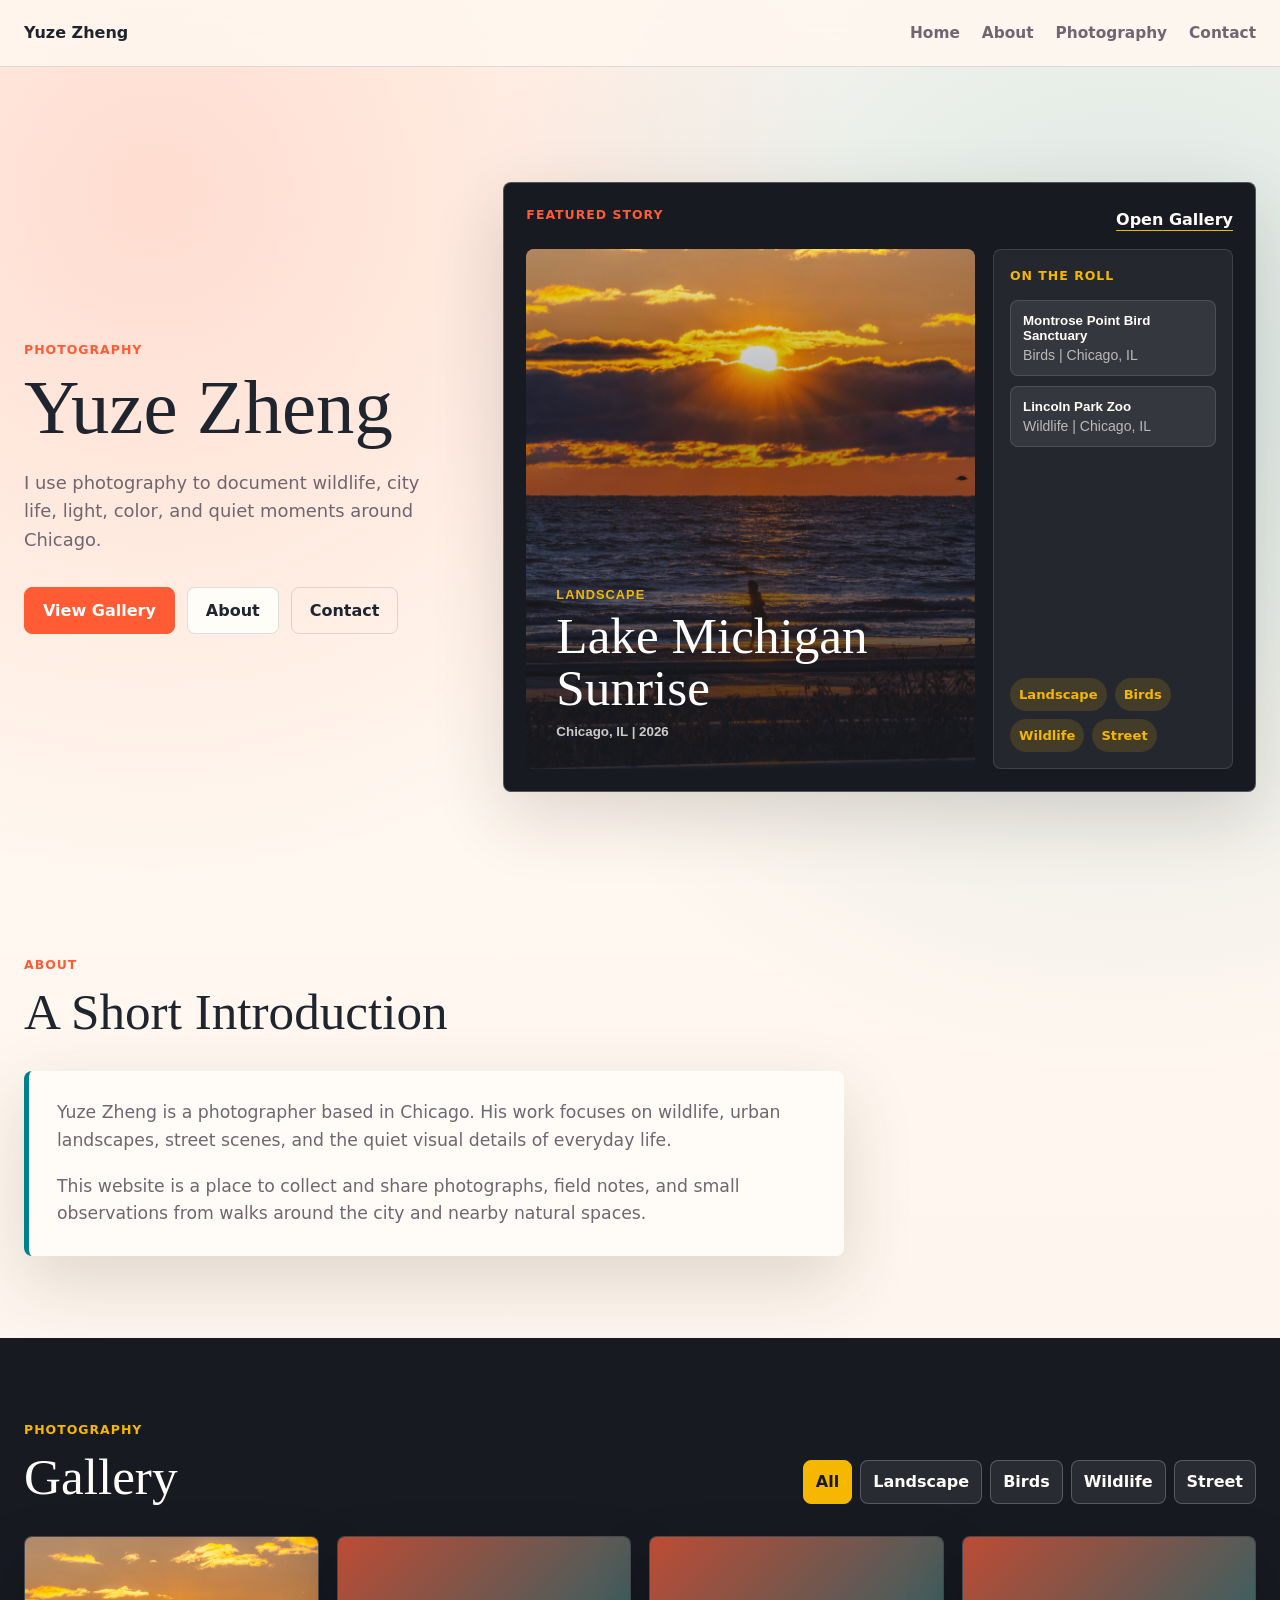
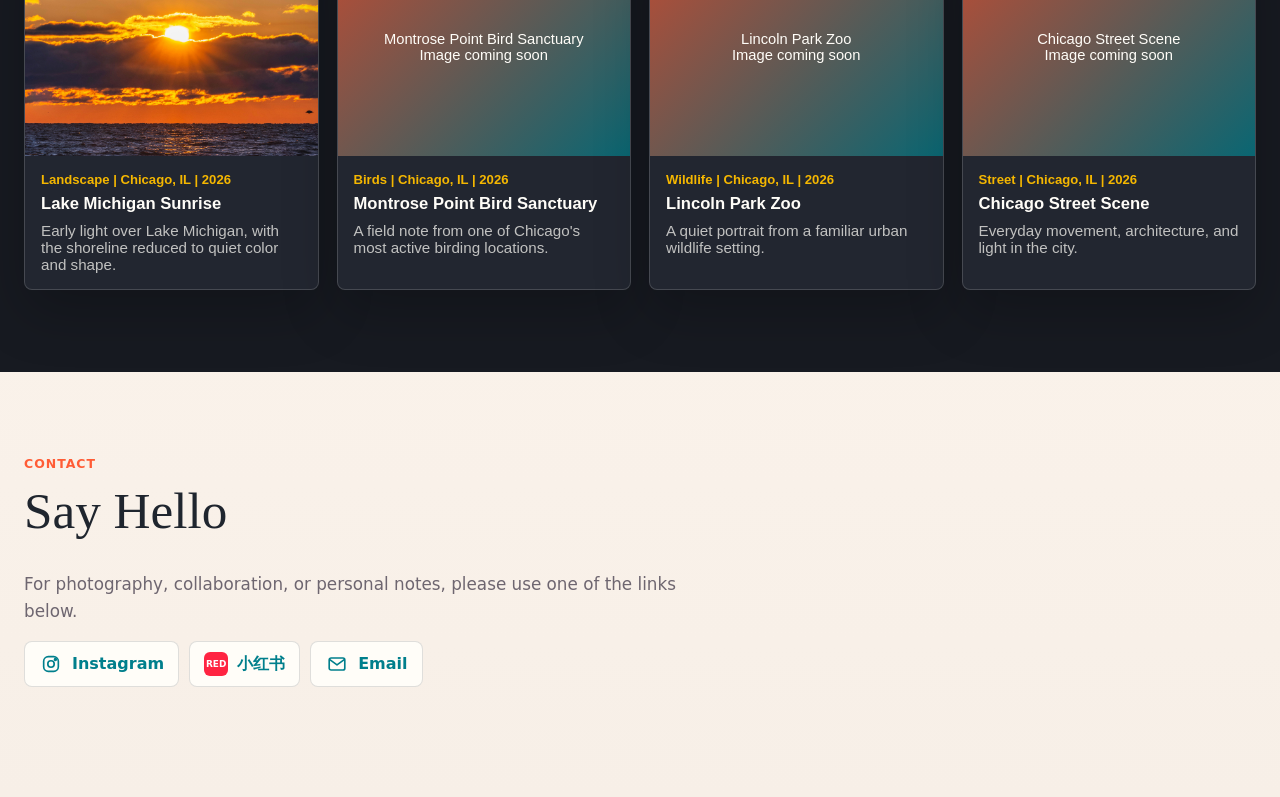
==== index.html @ f9fb68d6 "Add photo collection pages" ====
<!doctype html>
<html lang="en">
  <head>
    <meta charset="utf-8">
    <meta name="viewport" content="width=device-width, initial-scale=1">
    <meta name="description" content="Photography and personal website for Yuze Zheng.">
    <title>Yuze Zheng Photography</title>
    <link rel="stylesheet" href="style.css?v=20260528-collection">
  </head>
  <body>
    <!-- After setup, index.html should rarely need to be edited.
      Personal text lives in data/profile.json.
      Photography entries live in data/photos.json.
      Photo files go in assets/photos/.
      CV files can still go in assets/cv/ if needed later.
    -->
    <header class="site-header">
      <nav class="nav" aria-label="Primary navigation">
        <a class="brand" href="#home" data-profile="name">Yuze Zheng</a>
        <button class="nav-toggle" type="button" aria-label="Toggle navigation" aria-expanded="false">
          <span></span>
          <span></span>
          <span></span>
        </button>
        <div class="nav-links">
          <a href="#home">Home</a>
          <a href="#about">About</a>
          <a href="#photography">Photography</a>
          <a href="#contact">Contact</a>
        </div>
      </nav>
    </header>

    <main>
      <section id="home" class="hero section">
        <div class="hero-copy">
          <p class="eyebrow">Photography</p>
          <h1 data-profile="displayName">Yuze Zheng</h1>
          <p class="hero-intro" data-profile="shortIntro"></p>
          <div class="button-row">
            <a class="button primary" href="#photography">View Gallery</a>
            <a class="button" href="#about">About</a>
            <a class="button ghost" href="#contact">Contact</a>
          </div>
        </div>
        <div class="featured-panel" aria-label="Featured photography">
          <div class="featured-heading">
            <p class="eyebrow">Featured Story</p>
            <a href="#photography">Open Gallery</a>
          </div>
          <div class="featured-photos" id="featured-photos"></div>
        </div>
      </section>

      <section id="about" class="section about-section">
        <div class="section-heading">
          <p class="eyebrow">About</p>
          <h2>A Short Introduction</h2>
        </div>
        <div class="prose intro-card" id="biography"></div>
      </section>

      <section id="photography" class="section gallery-section">
        <div class="section-heading split">
          <div>
            <p class="eyebrow">Photography</p>
            <h2>Gallery</h2>
          </div>
          <div class="filter-bar" id="photo-filters" aria-label="Photography category filters"></div>
        </div>
        <div class="gallery" id="gallery" aria-live="polite"></div>
      </section>

      <section id="contact" class="section contact-section">
        <div class="section-heading">
          <p class="eyebrow">Contact</p>
          <h2>Say Hello</h2>
        </div>
        <p class="contact-copy">
          For photography, collaboration, or personal notes, please use one of the links below.
        </p>
        <div class="contact-links" id="contact-links"></div>
      </section>
    </main>

    <div class="lightbox" id="lightbox" role="dialog" aria-modal="true" aria-label="Photo preview" hidden>
      <button class="lightbox-close" type="button" aria-label="Close photo preview">&times;</button>
      <div class="lightbox-content">
        <img id="lightbox-image" alt="">
        <div class="lightbox-caption">
          <h3 id="lightbox-title"></h3>
          <p id="lightbox-meta"></p>
          <p id="lightbox-text"></p>
        </div>
      </div>
    </div>

    <script src="script.js?v=20260528-collection"></script>
  </body>
</html>
---- style.css ----
:root {
  --bg: #fff7ef;
  --surface: #fffdf8;
  --surface-strong: #171a21;
  --text: #1f252e;
  --muted: #6e6670;
  --line: rgba(31, 37, 46, 0.14);
  --accent: #ff5c35;
  --accent-two: #007f8c;
  --accent-three: #f5b700;
  --shadow: 0 24px 70px rgba(55, 35, 25, 0.16);
  --radius: 8px;
  --max-width: 1320px;
}

* {
  box-sizing: border-box;
}

html {
  scroll-behavior: smooth;
}

body {
  margin: 0;
  background:
    radial-gradient(circle at 12% 8%, rgba(255, 92, 53, 0.18), transparent 28%),
    radial-gradient(circle at 88% 16%, rgba(0, 127, 140, 0.16), transparent 30%),
    linear-gradient(180deg, #fff9f2 0%, #fff7ef 48%, #f7efe7 100%);
  color: var(--text);
  font-family: Inter, ui-sans-serif, system-ui, -apple-system, BlinkMacSystemFont, "Segoe UI", sans-serif;
  line-height: 1.6;
}

a {
  color: inherit;
}

img {
  display: block;
  max-width: 100%;
}

.site-header {
  position: sticky;
  top: 0;
  z-index: 20;
  background: rgba(255, 247, 239, 0.86);
  border-bottom: 1px solid var(--line);
  backdrop-filter: blur(18px);
}

.nav {
  display: flex;
  align-items: center;
  justify-content: space-between;
  max-width: var(--max-width);
  min-height: 66px;
  margin: 0 auto;
  padding: 0 24px;
}

.brand {
  font-weight: 800;
  text-decoration: none;
}

.nav-links {
  display: flex;
  gap: 22px;
  align-items: center;
}

.nav-links a {
  color: var(--muted);
  font-size: 0.96rem;
  font-weight: 650;
  text-decoration: none;
}

.nav-links a:hover,
.nav-links a:focus {
  color: var(--accent);
}

.nav-toggle {
  display: none;
  width: 42px;
  height: 42px;
  border: 1px solid var(--line);
  border-radius: var(--radius);
  background: var(--surface);
  cursor: pointer;
}

.nav-toggle span {
  display: block;
  width: 18px;
  height: 2px;
  margin: 4px auto;
  background: var(--text);
}

.section {
  max-width: var(--max-width);
  margin: 0 auto;
  padding: 82px 24px;
  scroll-margin-top: 82px;
}

.hero {
  display: grid;
  grid-template-columns: minmax(320px, 0.72fr) minmax(620px, 1.28fr);
  gap: 56px;
  align-items: center;
  min-height: calc(100vh - 66px);
  padding-top: 70px;
  padding-bottom: 64px;
}

.hero-copy {
  max-width: 540px;
}

.eyebrow {
  margin: 0 0 10px;
  color: var(--accent);
  font-size: 0.78rem;
  font-weight: 850;
  letter-spacing: 0.08em;
  text-transform: uppercase;
}

h1,
h2,
h3,
p {
  overflow-wrap: anywhere;
}

h1 {
  max-width: 640px;
  margin: 0;
  font-family: Georgia, "Times New Roman", serif;
  font-size: clamp(3.1rem, 6vw, 5.2rem);
  font-weight: 520;
  line-height: 1;
  letter-spacing: 0;
}

h2 {
  margin: 0;
  font-family: Georgia, "Times New Roman", serif;
  font-size: clamp(2rem, 4vw, 3.6rem);
  font-weight: 520;
  line-height: 1.06;
  letter-spacing: 0;
}

h3 {
  margin: 0 0 12px;
  font-size: 1.04rem;
  letter-spacing: 0;
}

.hero-intro {
  max-width: 540px;
  margin: 22px 0 0;
  color: var(--muted);
  font-size: 1.12rem;
}

.button-row {
  display: flex;
  flex-wrap: wrap;
  gap: 12px;
  margin-top: 32px;
}

.button,
.filter-button {
  display: inline-flex;
  align-items: center;
  justify-content: center;
  min-height: 44px;
  border: 1px solid var(--line);
  border-radius: var(--radius);
  background: var(--surface);
  color: var(--text);
  cursor: pointer;
  font: inherit;
  font-weight: 750;
  text-decoration: none;
  transition: transform 160ms ease, border-color 160ms ease, background 160ms ease, color 160ms ease;
}

.button {
  padding: 10px 18px;
}

.button:hover,
.button:focus,
.filter-button:hover,
.filter-button:focus {
  border-color: var(--accent);
  transform: translateY(-1px);
}

.button.primary,
.filter-button.active {
  border-color: var(--accent);
  background: var(--accent);
  color: #ffffff;
}

.button.ghost {
  background: transparent;
}

.featured-panel {
  border: 1px solid rgba(255, 255, 255, 0.26);
  border-radius: var(--radius);
  background: var(--surface-strong);
  box-shadow: var(--shadow);
  color: #fffdf8;
  padding: 22px;
}

.featured-heading {
  display: flex;
  align-items: center;
  justify-content: space-between;
  gap: 18px;
  margin-bottom: 14px;
}

.featured-heading a {
  color: #fffdf8;
  font-weight: 750;
  text-decoration-color: var(--accent-three);
  text-underline-offset: 5px;
}

.featured-photos {
  display: grid;
  grid-template-columns: minmax(0, 1.35fr) minmax(240px, 0.65fr);
  gap: 18px;
  min-height: 520px;
}

.featured-cover {
  position: relative;
  overflow: hidden;
  border: 0;
  border-radius: var(--radius);
  background:
    linear-gradient(180deg, rgba(23, 26, 33, 0.08), rgba(23, 26, 33, 0.78)),
    linear-gradient(135deg, rgba(255, 92, 53, 0.78), rgba(0, 127, 140, 0.78));
  color: #ffffff;
  cursor: pointer;
  display: flex;
  flex-direction: column;
  justify-content: flex-end;
  min-height: 520px;
  padding: 30px;
  text-align: left;
}

.featured-cover img {
  position: absolute;
  inset: 0;
  width: 100%;
  height: 100%;
  object-fit: cover;
  z-index: 0;
}

.featured-cover::after {
  position: absolute;
  inset: 0;
  content: "";
  background: linear-gradient(180deg, rgba(23, 26, 33, 0.04), rgba(23, 26, 33, 0.82));
  z-index: 1;
}

.featured-cover > span {
  position: relative;
  z-index: 2;
}

.featured-kicker {
  color: var(--accent-three);
  font-size: 0.8rem;
  font-weight: 900;
  letter-spacing: 0.08em;
  text-transform: uppercase;
}

.featured-title {
  display: block;
  margin-top: 8px;
  font-family: Georgia, "Times New Roman", serif;
  font-size: clamp(2rem, 4vw, 3.4rem);
  line-height: 1.02;
}

.featured-meta {
  margin-top: 10px;
  color: rgba(255, 253, 248, 0.78);
  font-weight: 750;
}

.featured-notes {
  display: flex;
  flex-direction: column;
  gap: 14px;
  border: 1px solid rgba(255, 255, 255, 0.12);
  border-radius: var(--radius);
  background: rgba(255, 255, 255, 0.06);
  padding: 16px;
}

.note-label {
  margin: 0;
  color: var(--accent-three);
  font-size: 0.78rem;
  font-weight: 900;
  letter-spacing: 0.08em;
  text-transform: uppercase;
}

.note-list {
  display: grid;
  gap: 10px;
}

.note-item {
  width: 100%;
  border: 1px solid rgba(255, 255, 255, 0.12);
  border-radius: var(--radius);
  background: rgba(255, 255, 255, 0.08);
  color: #fffdf8;
  cursor: pointer;
  padding: 12px;
  text-align: left;
}

.note-item strong,
.note-item span {
  display: block;
}

.note-item span {
  margin-top: 4px;
  color: rgba(255, 253, 248, 0.66);
  font-size: 0.88rem;
}

.category-strip {
  display: flex;
  flex-wrap: wrap;
  gap: 8px;
  margin-top: auto;
}

.category-strip span {
  border-radius: 999px;
  background: rgba(245, 183, 0, 0.14);
  color: var(--accent-three);
  padding: 6px 9px;
  font-size: 0.82rem;
  font-weight: 800;
}

.section-heading {
  margin-bottom: 32px;
}

.section-heading.split {
  display: flex;
  gap: 20px;
  align-items: end;
  justify-content: space-between;
}

.about-section {
  padding-top: 54px;
}

.intro-card {
  max-width: 820px;
  border-left: 5px solid var(--accent-two);
  border-radius: var(--radius);
  background: rgba(255, 253, 248, 0.74);
  box-shadow: var(--shadow);
  padding: 28px;
}

.prose {
  color: var(--muted);
  font-size: 1.08rem;
}

.prose p {
  margin: 0 0 18px;
}

.prose p:last-child {
  margin-bottom: 0;
}

.gallery-section {
  max-width: none;
  background: #171a21;
  color: #fffdf8;
}

.gallery-section > * {
  max-width: var(--max-width);
  margin-left: auto;
  margin-right: auto;
}

.gallery-section .eyebrow,
.photo-meta {
  color: var(--accent-three);
}

.gallery-section h2 {
  color: #fffdf8;
}

.filter-bar {
  display: flex;
  flex-wrap: wrap;
  gap: 8px;
  justify-content: flex-end;
}

.filter-button {
  min-height: 38px;
  padding: 8px 12px;
  border-color: rgba(255, 255, 255, 0.22);
  background: rgba(255, 255, 255, 0.08);
  color: #fffdf8;
}

.filter-button.active {
  border-color: var(--accent-three);
  background: var(--accent-three);
  color: #171a21;
}

.gallery {
  display: grid;
  grid-template-columns: repeat(4, minmax(0, 1fr));
  gap: 18px;
}

.photo-card {
  overflow: hidden;
  border: 1px solid rgba(255, 255, 255, 0.16);
  border-radius: var(--radius);
  background: #222630;
  box-shadow: 0 22px 55px rgba(0, 0, 0, 0.22);
}

.photo-button {
  display: block;
  width: 100%;
  padding: 0;
  border: 0;
  background: transparent;
  color: inherit;
  cursor: pointer;
  text-align: left;
}

.photo-button:hover .photo-media img,
.photo-button:focus .photo-media img {
  transform: scale(1.035);
}

.photo-media {
  display: grid;
  place-items: center;
  aspect-ratio: 4 / 3;
  background: linear-gradient(135deg, rgba(255, 92, 53, 0.7), rgba(0, 127, 140, 0.72));
  color: #fffdf8;
  overflow: hidden;
}

.photo-media img {
  width: 100%;
  height: 100%;
  object-fit: cover;
  transition: transform 220ms ease;
}

.photo-fallback {
  padding: 22px;
  text-align: center;
  font-size: 0.92rem;
}

.photo-body {
  padding: 16px;
}

.photo-meta {
  margin: 0 0 7px;
  font-size: 0.82rem;
  font-weight: 800;
}

.photo-body h3 {
  margin-bottom: 8px;
}

.photo-body p:last-child {
  margin: 0;
  color: rgba(255, 253, 248, 0.72);
  font-size: 0.95rem;
}

.contact-section {
  padding-bottom: 110px;
}

.contact-copy {
  max-width: 680px;
  color: var(--muted);
  font-size: 1.05rem;
}

.contact-links {
  display: flex;
  flex-wrap: wrap;
  gap: 10px;
}

.contact-link {
  display: inline-flex;
  align-items: center;
  gap: 9px;
  min-height: 46px;
  border: 1px solid var(--line);
  border-radius: var(--radius);
  background: var(--surface);
  color: var(--accent-two);
  padding: 9px 14px;
  font-weight: 750;
  text-decoration: none;
  transition: transform 160ms ease, border-color 160ms ease, box-shadow 160ms ease;
}

.contact-link:hover,
.contact-link:focus {
  border-color: var(--accent);
  box-shadow: 0 14px 30px rgba(255, 92, 53, 0.16);
  transform: translateY(-1px);
}

.contact-icon {
  display: inline-grid;
  flex: 0 0 auto;
  place-items: center;
  width: 24px;
  height: 24px;
  color: currentColor;
}

.contact-icon svg {
  width: 22px;
  height: 22px;
  fill: none;
  stroke: currentColor;
  stroke-linecap: round;
  stroke-linejoin: round;
  stroke-width: 1.8;
}

.xhs-icon {
  display: inline-grid;
  place-items: center;
  width: 24px;
  height: 24px;
  border-radius: 6px;
  background: #ff2442;
  color: #ffffff;
  font-size: 0.56rem;
  font-weight: 900;
  letter-spacing: 0;
}

.lightbox {
  position: fixed;
  inset: 0;
  z-index: 50;
  display: grid;
  place-items: center;
  padding: 24px;
  background: rgba(10, 12, 16, 0.88);
}

.lightbox[hidden] {
  display: none;
}

.lightbox-content {
  width: min(980px, 100%);
  max-height: 90vh;
  overflow: auto;
  border-radius: var(--radius);
  background: var(--surface);
}

.lightbox img {
  width: 100%;
  max-height: 72vh;
  object-fit: contain;
  background: #111b21;
}

.lightbox-caption {
  padding: 18px 20px 22px;
}

.lightbox-caption p {
  margin: 6px 0 0;
  color: var(--muted);
}

.lightbox-close {
  position: fixed;
  top: 18px;
  right: 18px;
  width: 44px;
  height: 44px;
  border: 1px solid rgba(255, 255, 255, 0.4);
  border-radius: var(--radius);
  background: rgba(255, 255, 255, 0.12);
  color: #ffffff;
  cursor: pointer;
  font-size: 2rem;
  line-height: 1;
}

.collection-page {
  min-height: 100vh;
}

.collection-links {
  display: flex;
  align-items: center;
  gap: 22px;
}

.collection-links a {
  color: var(--muted);
  font-size: 0.96rem;
  font-weight: 650;
  text-decoration: none;
}

.collection-links a:hover,
.collection-links a:focus {
  color: var(--accent);
}

.collection-hero {
  padding-top: 56px;
}

.back-link {
  display: inline-flex;
  margin-bottom: 22px;
  color: var(--accent);
  font-weight: 800;
  text-decoration-color: var(--accent-three);
  text-underline-offset: 5px;
}

.collection-layout {
  display: grid;
  grid-template-columns: minmax(0, 1.35fr) minmax(300px, 0.65fr);
  gap: 30px;
  align-items: stretch;
}

.collection-image {
  display: grid;
  place-items: center;
  min-height: 560px;
  overflow: hidden;
  border-radius: var(--radius);
  background:
    linear-gradient(135deg, rgba(255, 92, 53, 0.68), rgba(0, 127, 140, 0.72)),
    #171a21;
  box-shadow: var(--shadow);
  color: #fffdf8;
}

.collection-image img {
  width: 100%;
  height: 100%;
  max-height: 78vh;
  object-fit: contain;
  background: #171a21;
}

.collection-info {
  border-radius: var(--radius);
  background: rgba(255, 253, 248, 0.82);
  box-shadow: var(--shadow);
  padding: 30px;
}

.collection-info h1 {
  font-size: clamp(2.7rem, 5vw, 5.1rem);
}

.collection-meta {
  margin: 18px 0 0;
  color: var(--accent-two);
  font-weight: 850;
}

.collection-caption {
  margin: 22px 0 0;
  color: var(--muted);
  font-size: 1.1rem;
}

.collection-strip-section {
  padding-top: 28px;
}

.collection-grid {
  display: grid;
  grid-template-columns: repeat(4, minmax(0, 1fr));
  gap: 16px;
}

.collection-thumb {
  position: relative;
  min-height: 250px;
  overflow: hidden;
  border: 1px solid rgba(31, 37, 46, 0.14);
  border-radius: var(--radius);
  background:
    linear-gradient(135deg, rgba(255, 92, 53, 0.72), rgba(0, 127, 140, 0.72)),
    #171a21;
  color: #fffdf8;
  cursor: pointer;
  padding: 0;
  text-align: left;
}

.collection-thumb img {
  position: absolute;
  inset: 0;
  width: 100%;
  height: 100%;
  object-fit: cover;
  transition: transform 220ms ease;
}

.collection-thumb::after {
  position: absolute;
  inset: 0;
  content: "";
  background: linear-gradient(180deg, rgba(23, 26, 33, 0.02), rgba(23, 26, 33, 0.72));
}

.collection-thumb:hover img,
.collection-thumb:focus img {
  transform: scale(1.035);
}

.collection-thumb span {
  position: absolute;
  left: 14px;
  right: 14px;
  bottom: 14px;
  z-index: 1;
}

.collection-thumb strong,
.collection-thumb em {
  display: block;
  font-style: normal;
}

.collection-thumb em {
  margin-top: 4px;
  color: rgba(255, 253, 248, 0.72);
  font-size: 0.9rem;
}

.collection-fallback {
  padding: 28px;
  color: #fffdf8;
  font-weight: 800;
  text-align: center;
}

@media (max-width: 960px) {
  .hero {
    grid-template-columns: 1fr;
  }

  .hero-copy {
    max-width: 720px;
  }

  .featured-photos {
    grid-template-columns: minmax(0, 1.15fr) minmax(220px, 0.85fr);
    min-height: 460px;
  }

  .gallery {
    grid-template-columns: repeat(2, minmax(0, 1fr));
  }

  .collection-layout {
    grid-template-columns: 1fr;
  }

  .collection-image {
    min-height: 440px;
  }

  .collection-grid {
    grid-template-columns: repeat(2, minmax(0, 1fr));
  }

  .section-heading.split {
    align-items: start;
    flex-direction: column;
  }

  .filter-bar {
    justify-content: flex-start;
  }
}

@media (max-width: 720px) {
  .nav {
    padding: 0 18px;
  }

  .nav-toggle {
    display: inline-block;
  }

  .nav-links {
    position: absolute;
    top: 66px;
    left: 0;
    right: 0;
    display: none;
    flex-direction: column;
    align-items: stretch;
    gap: 0;
    border-bottom: 1px solid var(--line);
    background: var(--surface);
    padding: 8px 18px 16px;
  }

  .nav-links.open {
    display: flex;
  }

  .nav-links a {
    padding: 12px 0;
  }

  .section {
    padding: 62px 18px;
  }

  .hero {
    min-height: auto;
    padding-top: 58px;
  }

  h1 {
    font-size: clamp(2.8rem, 18vw, 4.1rem);
  }

  .featured-photos {
    grid-template-columns: 1fr;
    min-height: 0;
  }

  .featured-cover {
    min-height: 360px;
  }

  .gallery {
    grid-template-columns: 1fr;
  }

  .collection-image {
    min-height: 320px;
  }

  .collection-info {
    padding: 22px;
  }

  .collection-grid {
    grid-template-columns: 1fr;
  }

  .button-row,
  .button {
    width: 100%;
  }
}
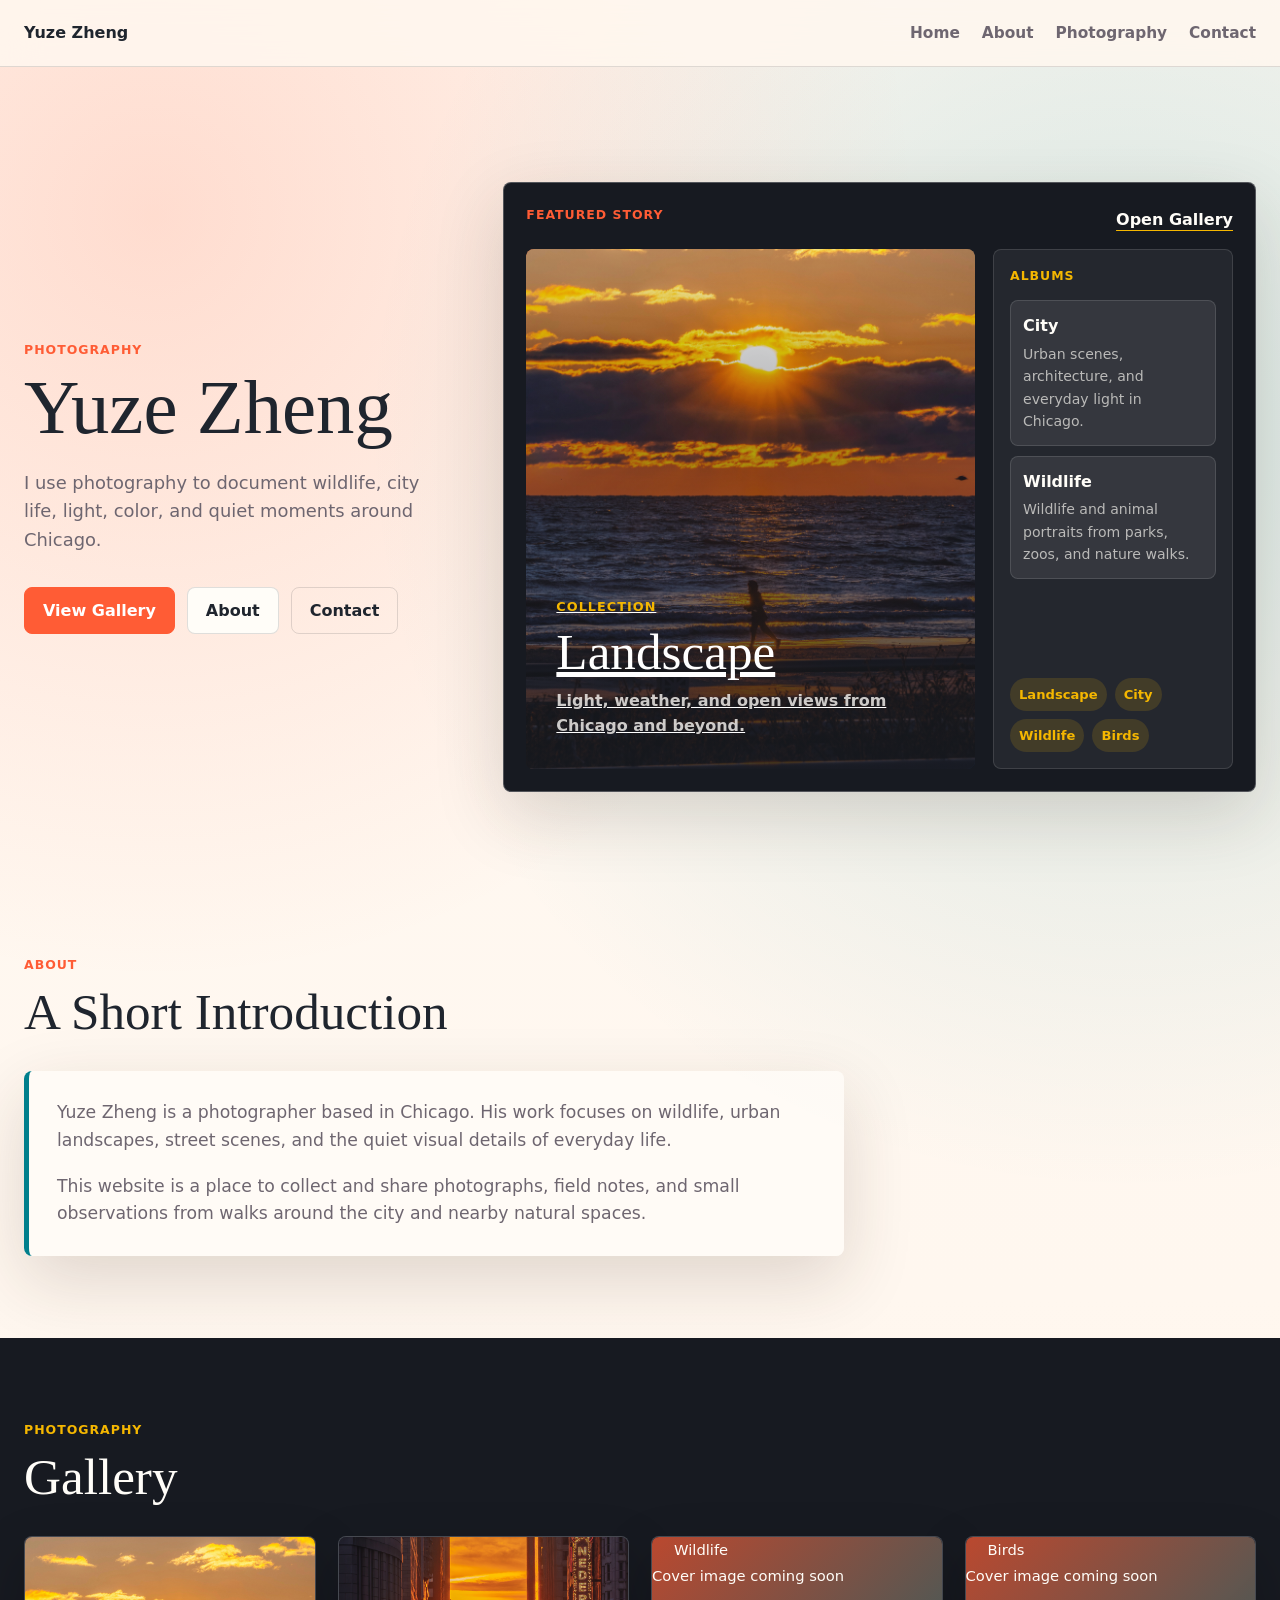
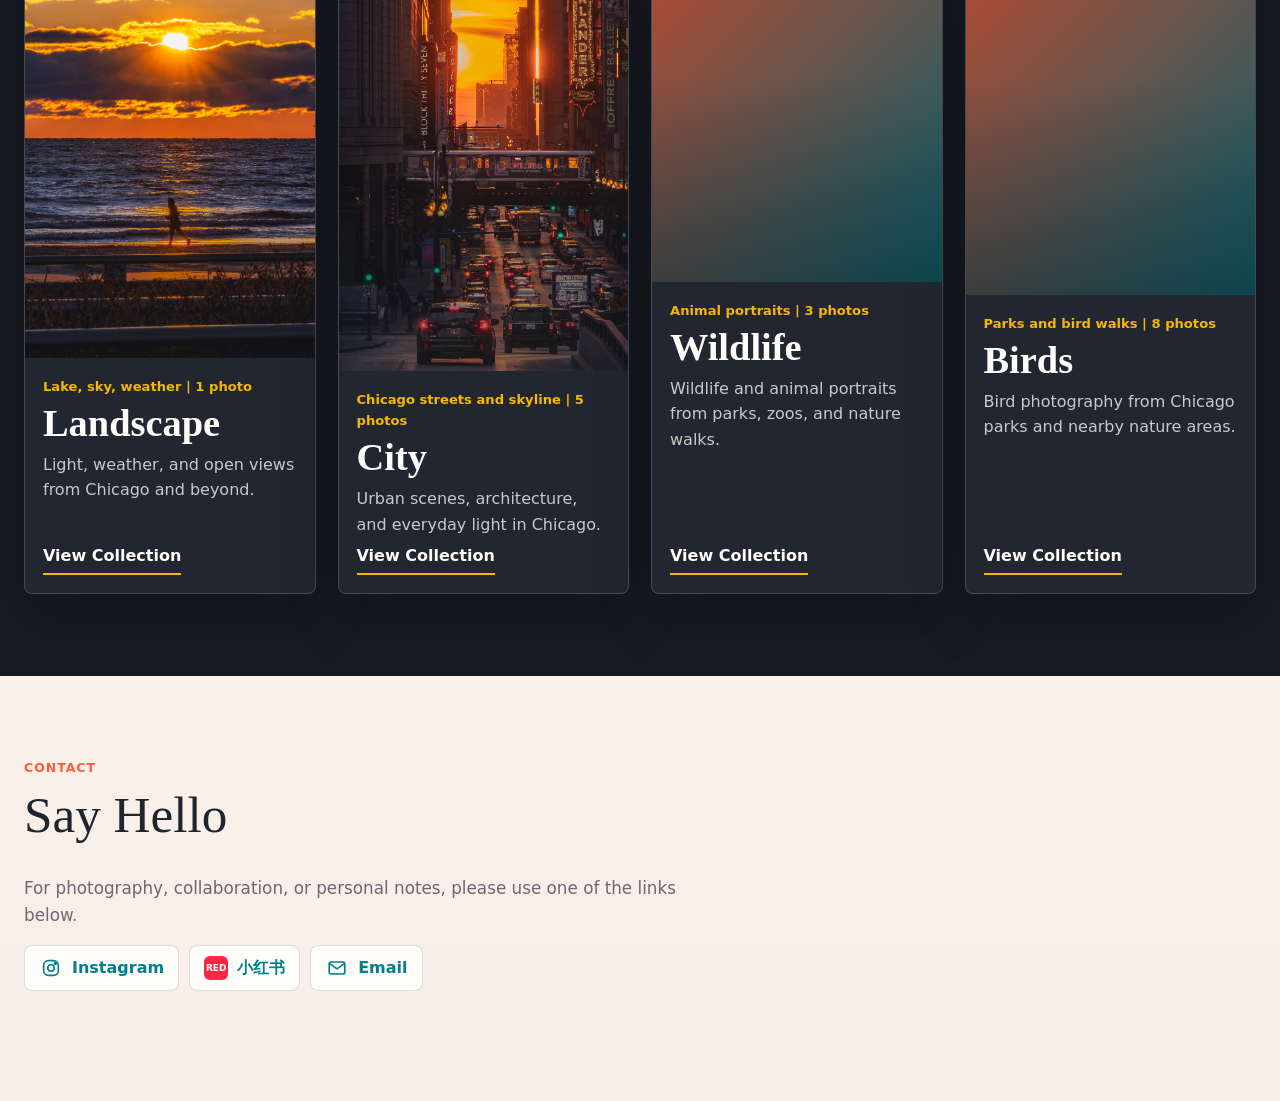
==== commit 9f689e5b: "Refactor gallery into collections" ====
--- a/index.html
+++ b/index.html
@@ -5,7 +5,7 @@
     <meta name="viewport" content="width=device-width, initial-scale=1">
     <meta name="description" content="Photography and personal website for Yuze Zheng.">
     <title>Yuze Zheng Photography</title>
-    <link rel="stylesheet" href="style.css?v=20260528-collection">
+    <link rel="stylesheet" href="style.css?v=20260528-albums">
   </head>
   <body>
     <!-- After setup, index.html should rarely need to be edited.
@@ -66,9 +66,8 @@
             <p class="eyebrow">Photography</p>
             <h2>Gallery</h2>
           </div>
-          <div class="filter-bar" id="photo-filters" aria-label="Photography category filters"></div>
         </div>
-        <div class="gallery" id="gallery" aria-live="polite"></div>
+        <div class="collection-card-grid" id="gallery" aria-live="polite"></div>
       </section>
 
       <section id="contact" class="section contact-section">
@@ -83,18 +82,6 @@
       </section>
     </main>
 
-    <div class="lightbox" id="lightbox" role="dialog" aria-modal="true" aria-label="Photo preview" hidden>
-      <button class="lightbox-close" type="button" aria-label="Close photo preview">&times;</button>
-      <div class="lightbox-content">
-        <img id="lightbox-image" alt="">
-        <div class="lightbox-caption">
-          <h3 id="lightbox-title"></h3>
-          <p id="lightbox-meta"></p>
-          <p id="lightbox-text"></p>
-        </div>
-      </div>
-    </div>
-
-    <script src="script.js?v=20260528-collection"></script>
+    <script src="script.js?v=20260528-albums"></script>
   </body>
 </html>
--- a/style.css
+++ b/style.css
@@ -335,6 +335,7 @@
 }
 
 .note-item {
+  display: block;
   width: 100%;
   border: 1px solid rgba(255, 255, 255, 0.12);
   border-radius: var(--radius);
@@ -343,6 +344,7 @@
   cursor: pointer;
   padding: 12px;
   text-align: left;
+  text-decoration: none;
 }
 
 .note-item strong,
@@ -455,6 +457,81 @@
   display: grid;
   grid-template-columns: repeat(4, minmax(0, 1fr));
   gap: 18px;
+}
+
+.collection-card-grid {
+  display: grid;
+  grid-template-columns: repeat(4, minmax(0, 1fr));
+  gap: 22px;
+}
+
+.collection-card {
+  display: grid;
+  overflow: hidden;
+  min-height: 440px;
+  border: 1px solid rgba(255, 255, 255, 0.16);
+  border-radius: var(--radius);
+  background: #222630;
+  box-shadow: 0 22px 55px rgba(0, 0, 0, 0.22);
+  color: #fffdf8;
+  text-decoration: none;
+}
+
+.collection-card-media {
+  position: relative;
+  min-height: 260px;
+  overflow: hidden;
+  background:
+    linear-gradient(135deg, rgba(255, 92, 53, 0.7), rgba(0, 127, 140, 0.72)),
+    #171a21;
+}
+
+.collection-card-media::after {
+  position: absolute;
+  inset: 0;
+  content: "";
+  background: linear-gradient(180deg, transparent 40%, rgba(23, 26, 33, 0.42));
+}
+
+.collection-card-media img {
+  width: 100%;
+  height: 100%;
+  object-fit: cover;
+  transition: transform 260ms ease;
+}
+
+.collection-card:hover .collection-card-media img,
+.collection-card:focus .collection-card-media img {
+  transform: scale(1.035);
+}
+
+.collection-card-body {
+  display: flex;
+  flex-direction: column;
+  padding: 18px;
+}
+
+.collection-card-body h3 {
+  margin-bottom: 8px;
+  font-family: Georgia, "Times New Roman", serif;
+  font-size: clamp(1.7rem, 3vw, 2.4rem);
+  line-height: 1.04;
+}
+
+.collection-card-body p:not(.photo-meta) {
+  margin: 0;
+  color: rgba(255, 253, 248, 0.76);
+}
+
+.view-collection {
+  display: inline-flex;
+  align-items: center;
+  align-self: flex-start;
+  min-height: 38px;
+  margin-top: auto;
+  border-bottom: 2px solid var(--accent-three);
+  color: #fffdf8;
+  font-weight: 850;
 }
 
 .photo-card {
@@ -798,6 +875,14 @@
   font-size: 0.9rem;
 }
 
+.collection-thumb small {
+  display: block;
+  margin-top: 8px;
+  color: rgba(255, 253, 248, 0.72);
+  font-size: 0.86rem;
+  line-height: 1.35;
+}
+
 .collection-fallback {
   padding: 28px;
   color: #fffdf8;
@@ -820,6 +905,10 @@
   }
 
   .gallery {
+    grid-template-columns: repeat(2, minmax(0, 1fr));
+  }
+
+  .collection-card-grid {
     grid-template-columns: repeat(2, minmax(0, 1fr));
   }
 
@@ -902,6 +991,14 @@
     grid-template-columns: 1fr;
   }
 
+  .collection-card-grid {
+    grid-template-columns: 1fr;
+  }
+
+  .collection-card {
+    min-height: 380px;
+  }
+
   .collection-image {
     min-height: 320px;
   }
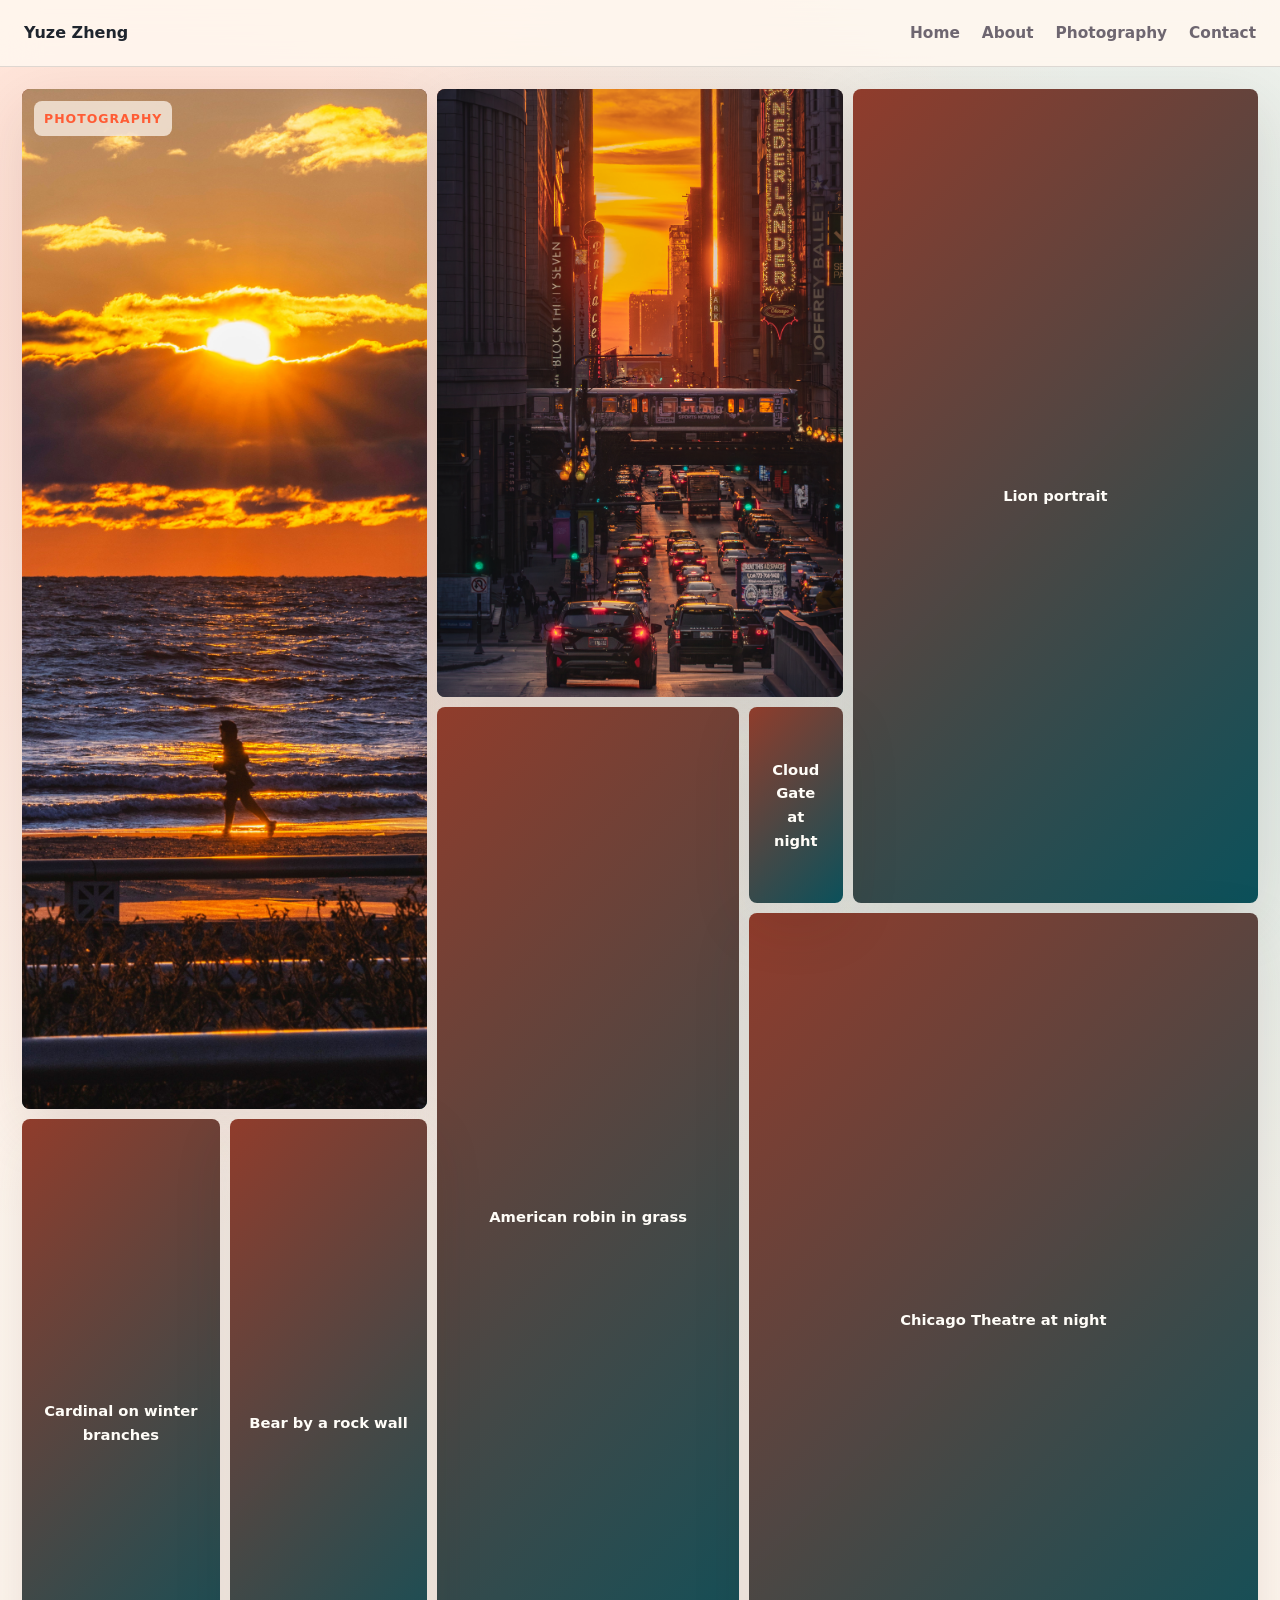
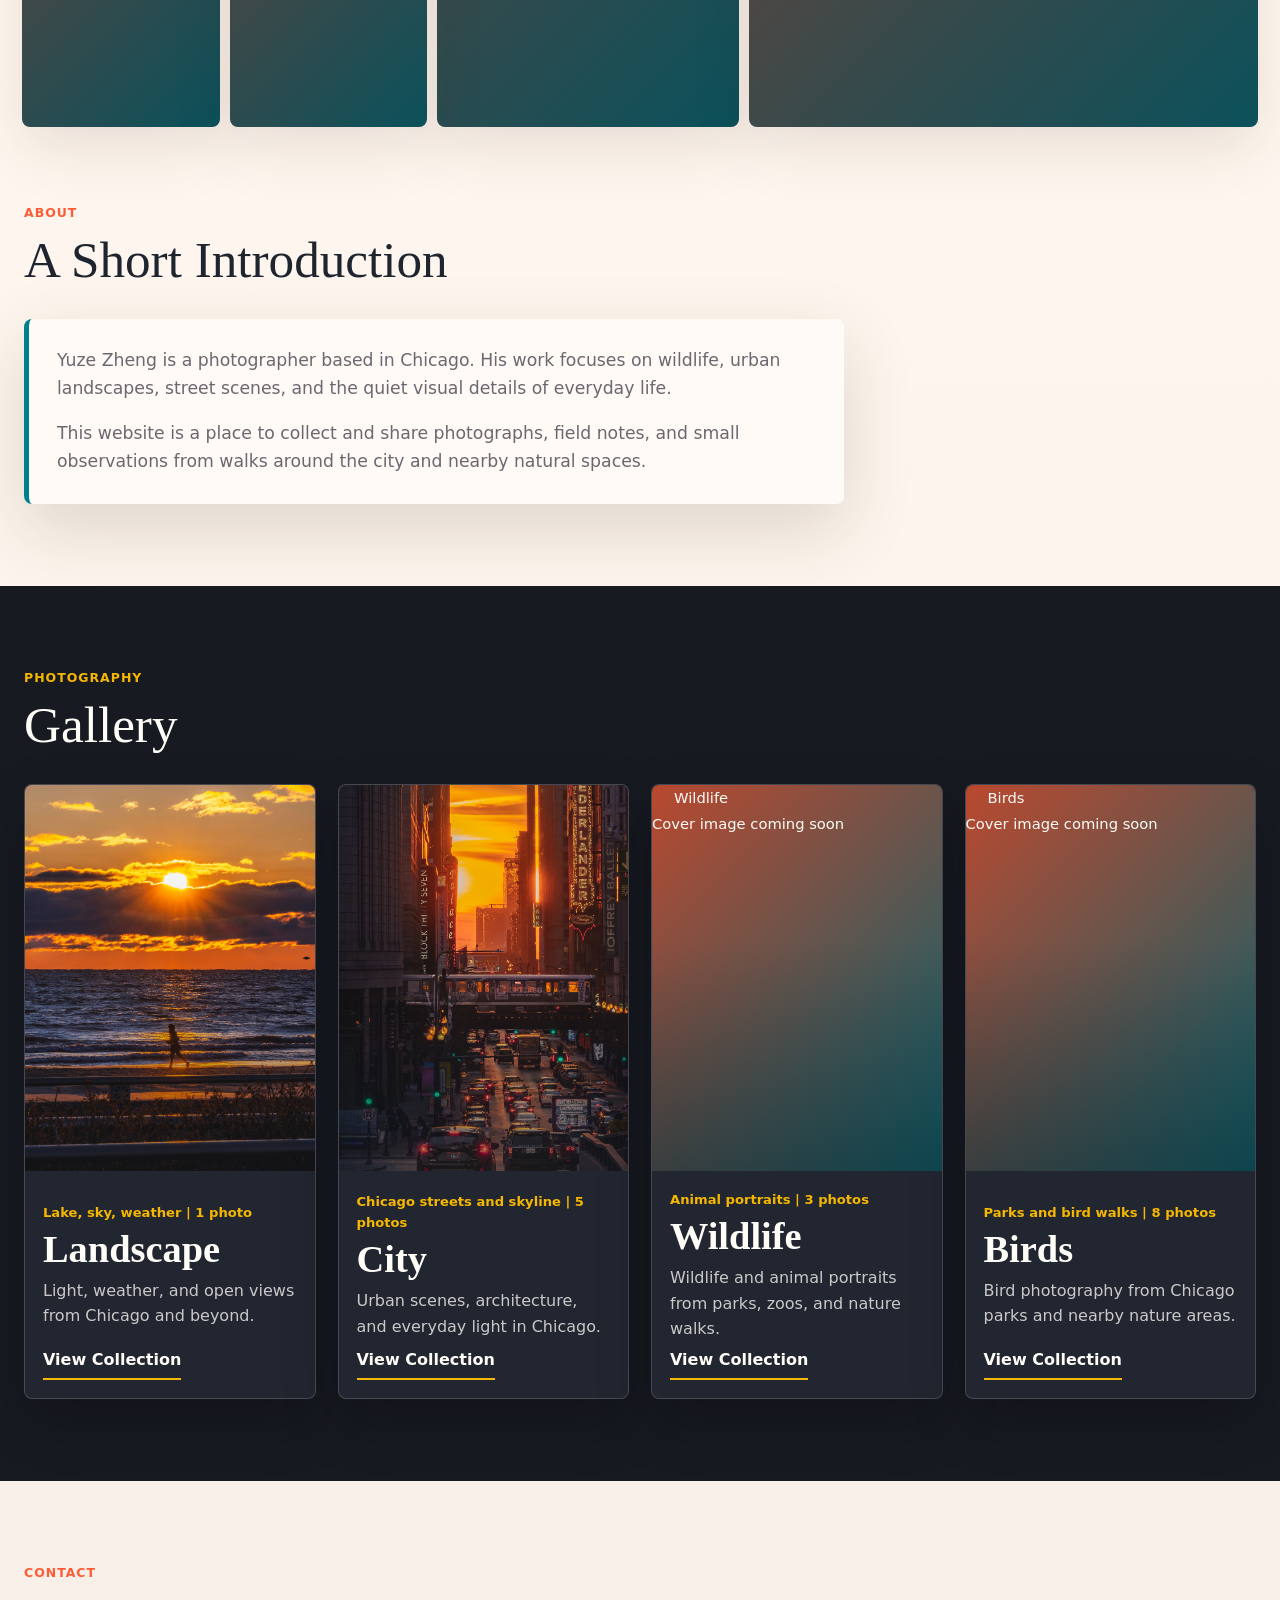
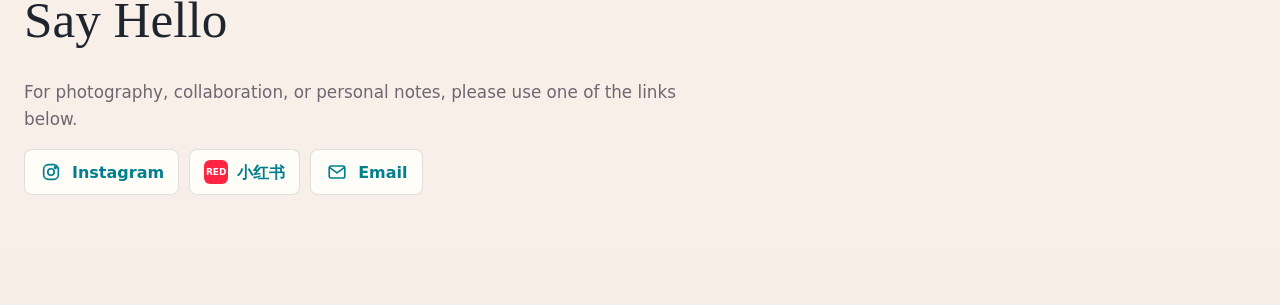
==== commit e77b3d80: "Replace hero with photo collage" ====
--- a/index.html
+++ b/index.html
@@ -5,7 +5,7 @@
     <meta name="viewport" content="width=device-width, initial-scale=1">
     <meta name="description" content="Photography and personal website for Yuze Zheng.">
     <title>Yuze Zheng Photography</title>
-    <link rel="stylesheet" href="style.css?v=20260528-albums">
+    <link rel="stylesheet" href="style.css?v=20260528-collage">
   </head>
   <body>
     <!-- After setup, index.html should rarely need to be edited.
@@ -32,24 +32,11 @@
     </header>
 
     <main>
-      <section id="home" class="hero section">
-        <div class="hero-copy">
+      <section id="home" class="hero collage-hero">
+        <div class="collage-label">
           <p class="eyebrow">Photography</p>
-          <h1 data-profile="displayName">Yuze Zheng</h1>
-          <p class="hero-intro" data-profile="shortIntro"></p>
-          <div class="button-row">
-            <a class="button primary" href="#photography">View Gallery</a>
-            <a class="button" href="#about">About</a>
-            <a class="button ghost" href="#contact">Contact</a>
-          </div>
         </div>
-        <div class="featured-panel" aria-label="Featured photography">
-          <div class="featured-heading">
-            <p class="eyebrow">Featured Story</p>
-            <a href="#photography">Open Gallery</a>
-          </div>
-          <div class="featured-photos" id="featured-photos"></div>
-        </div>
+        <div class="photo-collage" id="photo-collage" aria-label="Featured photography collage"></div>
       </section>
 
       <section id="about" class="section about-section">
@@ -82,6 +69,6 @@
       </section>
     </main>
 
-    <script src="script.js?v=20260528-albums"></script>
+    <script src="script.js?v=20260528-collage"></script>
   </body>
 </html>
--- a/style.css
+++ b/style.css
@@ -109,17 +109,9 @@
 }
 
 .hero {
-  display: grid;
-  grid-template-columns: minmax(320px, 0.72fr) minmax(620px, 1.28fr);
-  gap: 56px;
-  align-items: center;
+  position: relative;
   min-height: calc(100vh - 66px);
-  padding-top: 70px;
-  padding-bottom: 64px;
-}
-
-.hero-copy {
-  max-width: 540px;
+  padding: 22px;
 }
 
 .eyebrow {
@@ -217,161 +209,108 @@
   background: transparent;
 }
 
-.featured-panel {
-  border: 1px solid rgba(255, 255, 255, 0.26);
-  border-radius: var(--radius);
-  background: var(--surface-strong);
-  box-shadow: var(--shadow);
-  color: #fffdf8;
-  padding: 22px;
-}
-
-.featured-heading {
-  display: flex;
-  align-items: center;
-  justify-content: space-between;
-  gap: 18px;
-  margin-bottom: 14px;
-}
-
-.featured-heading a {
-  color: #fffdf8;
-  font-weight: 750;
-  text-decoration-color: var(--accent-three);
-  text-underline-offset: 5px;
-}
-
-.featured-photos {
+.collage-hero {
   display: grid;
-  grid-template-columns: minmax(0, 1.35fr) minmax(240px, 0.65fr);
-  gap: 18px;
-  min-height: 520px;
-}
-
-.featured-cover {
-  position: relative;
+  align-items: stretch;
+  max-width: none;
+  padding-left: 22px;
+  padding-right: 22px;
+}
+
+.collage-label {
+  position: absolute;
+  top: 34px;
+  left: 34px;
+  z-index: 2;
+  border-radius: var(--radius);
+  background: rgba(255, 247, 239, 0.72);
+  padding: 8px 10px 7px;
+  backdrop-filter: blur(14px);
+}
+
+.collage-label .eyebrow {
+  margin: 0;
+}
+
+.photo-collage {
+  display: grid;
+  grid-template-columns: repeat(12, minmax(0, 1fr));
+  grid-template-rows: repeat(8, minmax(58px, 1fr));
+  gap: 10px;
+  width: 100%;
+  min-height: calc(100vh - 110px);
+}
+
+.collage-tile {
+  display: grid;
+  place-items: center;
+  min-width: 0;
+  min-height: 0;
+  margin: 0;
   overflow: hidden;
-  border: 0;
   border-radius: var(--radius);
   background:
-    linear-gradient(180deg, rgba(23, 26, 33, 0.08), rgba(23, 26, 33, 0.78)),
-    linear-gradient(135deg, rgba(255, 92, 53, 0.78), rgba(0, 127, 140, 0.78));
-  color: #ffffff;
-  cursor: pointer;
-  display: flex;
-  flex-direction: column;
-  justify-content: flex-end;
-  min-height: 520px;
-  padding: 30px;
-  text-align: left;
-}
-
-.featured-cover img {
-  position: absolute;
-  inset: 0;
+    linear-gradient(135deg, rgba(255, 92, 53, 0.52), rgba(0, 127, 140, 0.54)),
+    #171a21;
+  box-shadow: 0 20px 60px rgba(55, 35, 25, 0.12);
+}
+
+.collage-tile img {
   width: 100%;
   height: 100%;
   object-fit: cover;
-  z-index: 0;
-}
-
-.featured-cover::after {
-  position: absolute;
-  inset: 0;
-  content: "";
-  background: linear-gradient(180deg, rgba(23, 26, 33, 0.04), rgba(23, 26, 33, 0.82));
-  z-index: 1;
-}
-
-.featured-cover > span {
-  position: relative;
-  z-index: 2;
-}
-
-.featured-kicker {
-  color: var(--accent-three);
-  font-size: 0.8rem;
-  font-weight: 900;
-  letter-spacing: 0.08em;
-  text-transform: uppercase;
-}
-
-.featured-title {
-  display: block;
-  margin-top: 8px;
-  font-family: Georgia, "Times New Roman", serif;
-  font-size: clamp(2rem, 4vw, 3.4rem);
-  line-height: 1.02;
-}
-
-.featured-meta {
-  margin-top: 10px;
-  color: rgba(255, 253, 248, 0.78);
-  font-weight: 750;
-}
-
-.featured-notes {
-  display: flex;
-  flex-direction: column;
-  gap: 14px;
-  border: 1px solid rgba(255, 255, 255, 0.12);
-  border-radius: var(--radius);
-  background: rgba(255, 255, 255, 0.06);
-  padding: 16px;
-}
-
-.note-label {
-  margin: 0;
-  color: var(--accent-three);
-  font-size: 0.78rem;
-  font-weight: 900;
-  letter-spacing: 0.08em;
-  text-transform: uppercase;
-}
-
-.note-list {
-  display: grid;
-  gap: 10px;
-}
-
-.note-item {
-  display: block;
-  width: 100%;
-  border: 1px solid rgba(255, 255, 255, 0.12);
-  border-radius: var(--radius);
-  background: rgba(255, 255, 255, 0.08);
+}
+
+.collage-tile span {
   color: #fffdf8;
-  cursor: pointer;
-  padding: 12px;
-  text-align: left;
-  text-decoration: none;
-}
-
-.note-item strong,
-.note-item span {
-  display: block;
-}
-
-.note-item span {
-  margin-top: 4px;
-  color: rgba(255, 253, 248, 0.66);
-  font-size: 0.88rem;
-}
-
-.category-strip {
-  display: flex;
-  flex-wrap: wrap;
-  gap: 8px;
-  margin-top: auto;
-}
-
-.category-strip span {
-  border-radius: 999px;
-  background: rgba(245, 183, 0, 0.14);
-  color: var(--accent-three);
-  padding: 6px 9px;
-  font-size: 0.82rem;
+  font-size: 0.92rem;
   font-weight: 800;
+  padding: 18px;
+  text-align: center;
+}
+
+.tile-1 {
+  grid-column: 1 / span 4;
+  grid-row: 1 / span 5;
+}
+
+.tile-2 {
+  grid-column: 5 / span 4;
+  grid-row: 1 / span 3;
+}
+
+.tile-3 {
+  grid-column: 9 / span 4;
+  grid-row: 1 / span 4;
+}
+
+.tile-4 {
+  grid-column: 5 / span 3;
+  grid-row: 4 / span 5;
+}
+
+.tile-5 {
+  grid-column: 8 / span 5;
+  grid-row: 5 / span 4;
+}
+
+.tile-6 {
+  grid-column: 1 / span 2;
+  grid-row: 6 / span 3;
+}
+
+.tile-7 {
+  grid-column: 3 / span 2;
+  grid-row: 6 / span 3;
+}
+
+.tile-8 {
+  grid-column: 8 / span 1;
+  grid-row: 4 / span 1;
+}
+
+.tile-8 img {
+  filter: saturate(1.05);
 }
 
 .section-heading {
@@ -479,7 +418,8 @@
 
 .collection-card-media {
   position: relative;
-  min-height: 260px;
+  aspect-ratio: 3 / 4;
+  min-height: 0;
   overflow: hidden;
   background:
     linear-gradient(135deg, rgba(255, 92, 53, 0.7), rgba(0, 127, 140, 0.72)),
@@ -494,6 +434,8 @@
 }
 
 .collection-card-media img {
+  position: absolute;
+  inset: 0;
   width: 100%;
   height: 100%;
   object-fit: cover;
@@ -892,16 +834,49 @@
 
 @media (max-width: 960px) {
   .hero {
-    grid-template-columns: 1fr;
-  }
-
-  .hero-copy {
-    max-width: 720px;
-  }
-
-  .featured-photos {
-    grid-template-columns: minmax(0, 1.15fr) minmax(220px, 0.85fr);
-    min-height: 460px;
+    min-height: auto;
+    padding: 18px;
+  }
+
+  .photo-collage {
+    grid-template-columns: repeat(6, minmax(0, 1fr));
+    grid-template-rows: repeat(10, minmax(62px, 1fr));
+    min-height: 760px;
+  }
+
+  .tile-1 {
+    grid-column: 1 / span 3;
+    grid-row: 1 / span 4;
+  }
+
+  .tile-2 {
+    grid-column: 4 / span 3;
+    grid-row: 1 / span 3;
+  }
+
+  .tile-3 {
+    grid-column: 4 / span 3;
+    grid-row: 4 / span 4;
+  }
+
+  .tile-4 {
+    grid-column: 1 / span 3;
+    grid-row: 5 / span 3;
+  }
+
+  .tile-5 {
+    grid-column: 1 / span 4;
+    grid-row: 8 / span 3;
+  }
+
+  .tile-6 {
+    grid-column: 5 / span 2;
+    grid-row: 8 / span 3;
+  }
+
+  .tile-7,
+  .tile-8 {
+    display: none;
   }
 
   .gallery {
@@ -970,21 +945,39 @@
   }
 
   .hero {
-    min-height: auto;
-    padding-top: 58px;
+    padding: 12px;
   }
 
   h1 {
     font-size: clamp(2.8rem, 18vw, 4.1rem);
   }
 
-  .featured-photos {
-    grid-template-columns: 1fr;
+  .collage-label {
+    top: 20px;
+    left: 20px;
+  }
+
+  .photo-collage {
+    grid-template-columns: repeat(2, minmax(0, 1fr));
+    grid-template-rows: none;
+    gap: 8px;
     min-height: 0;
   }
 
-  .featured-cover {
-    min-height: 360px;
+  .collage-tile {
+    aspect-ratio: 3 / 4;
+    grid-column: auto;
+    grid-row: auto;
+  }
+
+  .tile-1,
+  .tile-4 {
+    aspect-ratio: 4 / 5;
+  }
+
+  .tile-7,
+  .tile-8 {
+    display: grid;
   }
 
   .gallery {
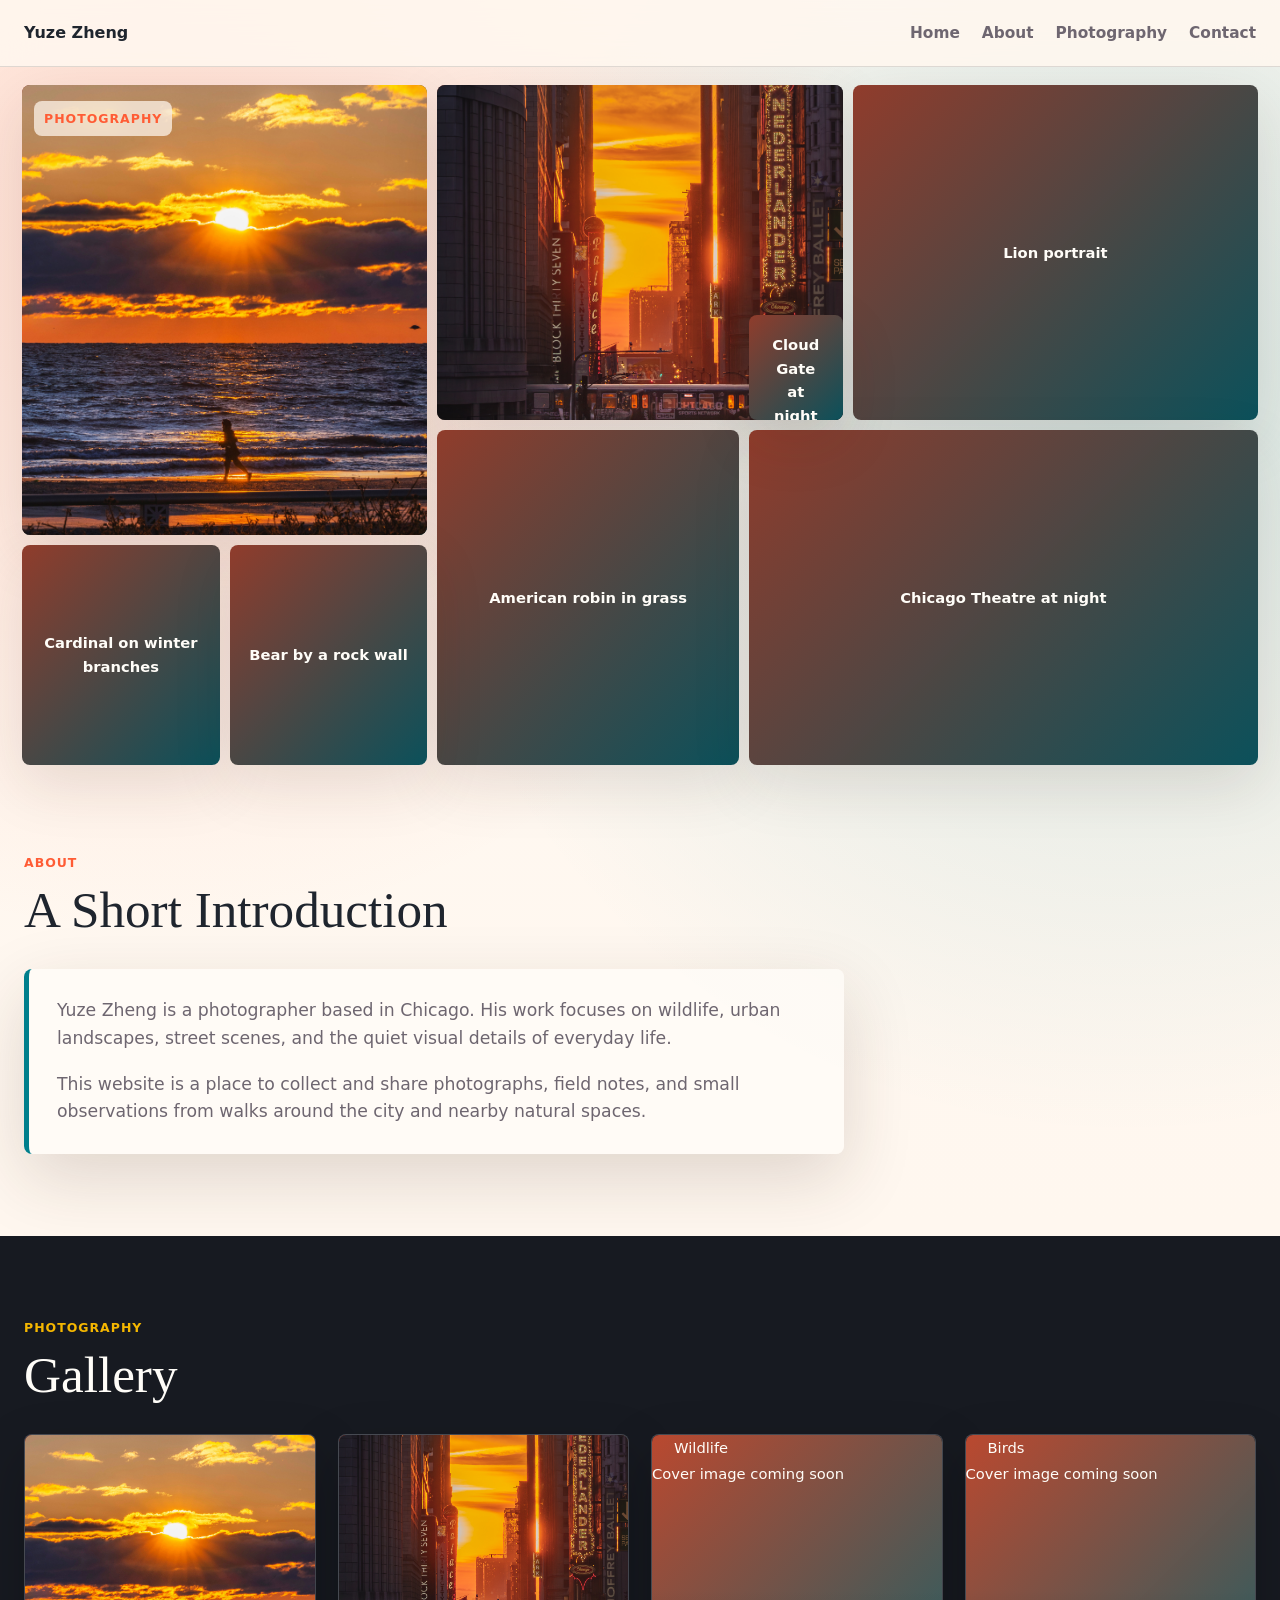
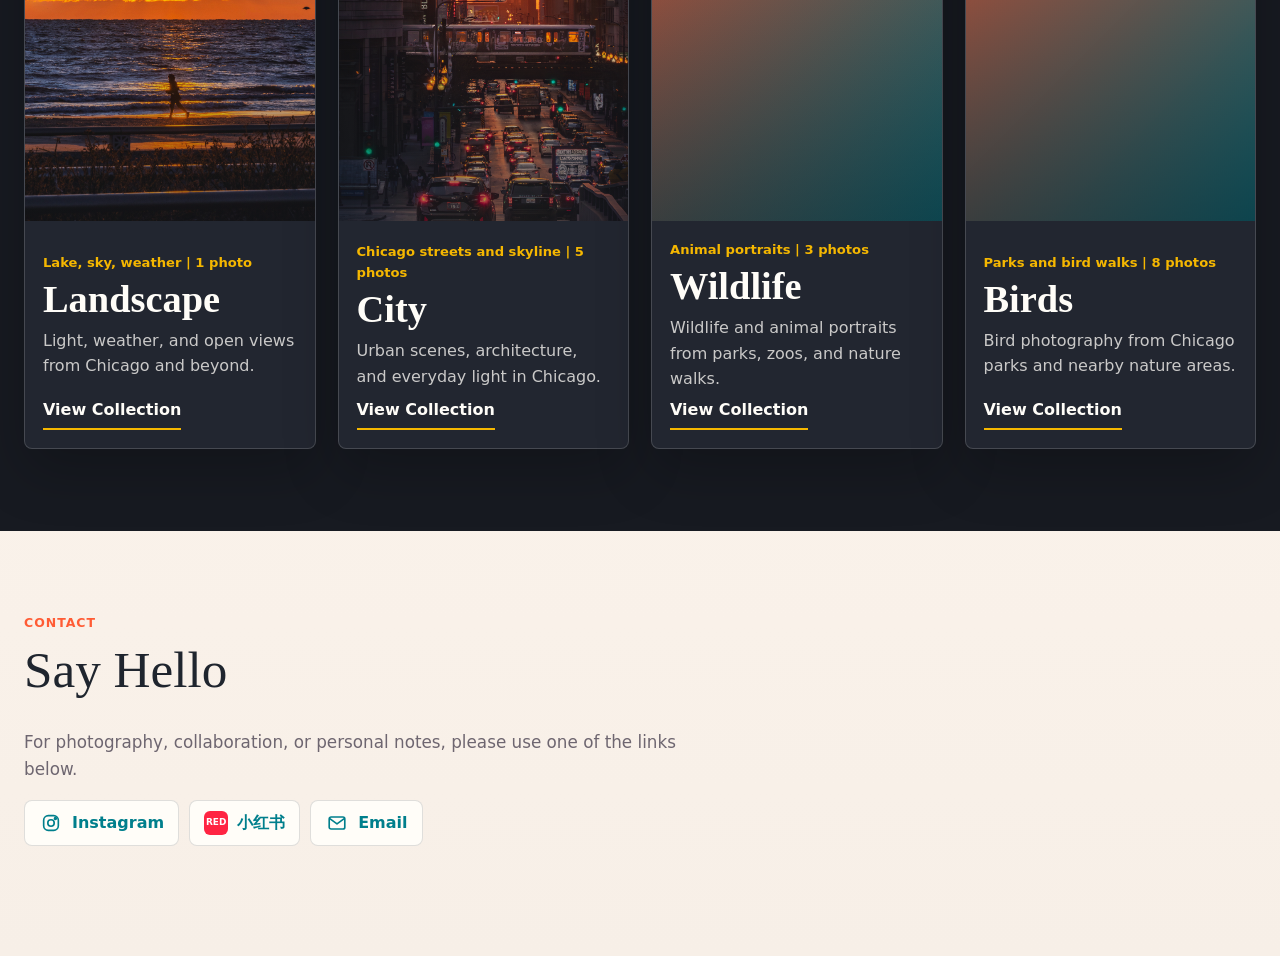
==== commit c7174e15: "Compact homepage photo collage" ====
--- a/index.html
+++ b/index.html
@@ -5,7 +5,7 @@
     <meta name="viewport" content="width=device-width, initial-scale=1">
     <meta name="description" content="Photography and personal website for Yuze Zheng.">
     <title>Yuze Zheng Photography</title>
-    <link rel="stylesheet" href="style.css?v=20260528-collage">
+    <link rel="stylesheet" href="style.css?v=20260528-collage-compact">
   </head>
   <body>
     <!-- After setup, index.html should rarely need to be edited.
--- a/style.css
+++ b/style.css
@@ -110,8 +110,8 @@
 
 .hero {
   position: relative;
-  min-height: calc(100vh - 66px);
-  padding: 22px;
+  min-height: auto;
+  padding: 18px 24px 34px;
 }
 
 .eyebrow {
@@ -235,10 +235,13 @@
 .photo-collage {
   display: grid;
   grid-template-columns: repeat(12, minmax(0, 1fr));
-  grid-template-rows: repeat(8, minmax(58px, 1fr));
+  grid-template-rows: repeat(6, minmax(54px, 1fr));
   gap: 10px;
   width: 100%;
-  min-height: calc(100vh - 110px);
+  max-width: var(--max-width);
+  min-height: 0;
+  height: min(680px, calc(100vh - 132px));
+  margin: 0 auto;
 }
 
 .collage-tile {
@@ -271,7 +274,7 @@
 
 .tile-1 {
   grid-column: 1 / span 4;
-  grid-row: 1 / span 5;
+  grid-row: 1 / span 4;
 }
 
 .tile-2 {
@@ -281,32 +284,32 @@
 
 .tile-3 {
   grid-column: 9 / span 4;
-  grid-row: 1 / span 4;
+  grid-row: 1 / span 3;
 }
 
 .tile-4 {
   grid-column: 5 / span 3;
-  grid-row: 4 / span 5;
+  grid-row: 4 / span 3;
 }
 
 .tile-5 {
   grid-column: 8 / span 5;
-  grid-row: 5 / span 4;
+  grid-row: 4 / span 3;
 }
 
 .tile-6 {
   grid-column: 1 / span 2;
-  grid-row: 6 / span 3;
+  grid-row: 5 / span 2;
 }
 
 .tile-7 {
   grid-column: 3 / span 2;
-  grid-row: 6 / span 3;
+  grid-row: 5 / span 2;
 }
 
 .tile-8 {
   grid-column: 8 / span 1;
-  grid-row: 4 / span 1;
+  grid-row: 3 / span 1;
 }
 
 .tile-8 img {
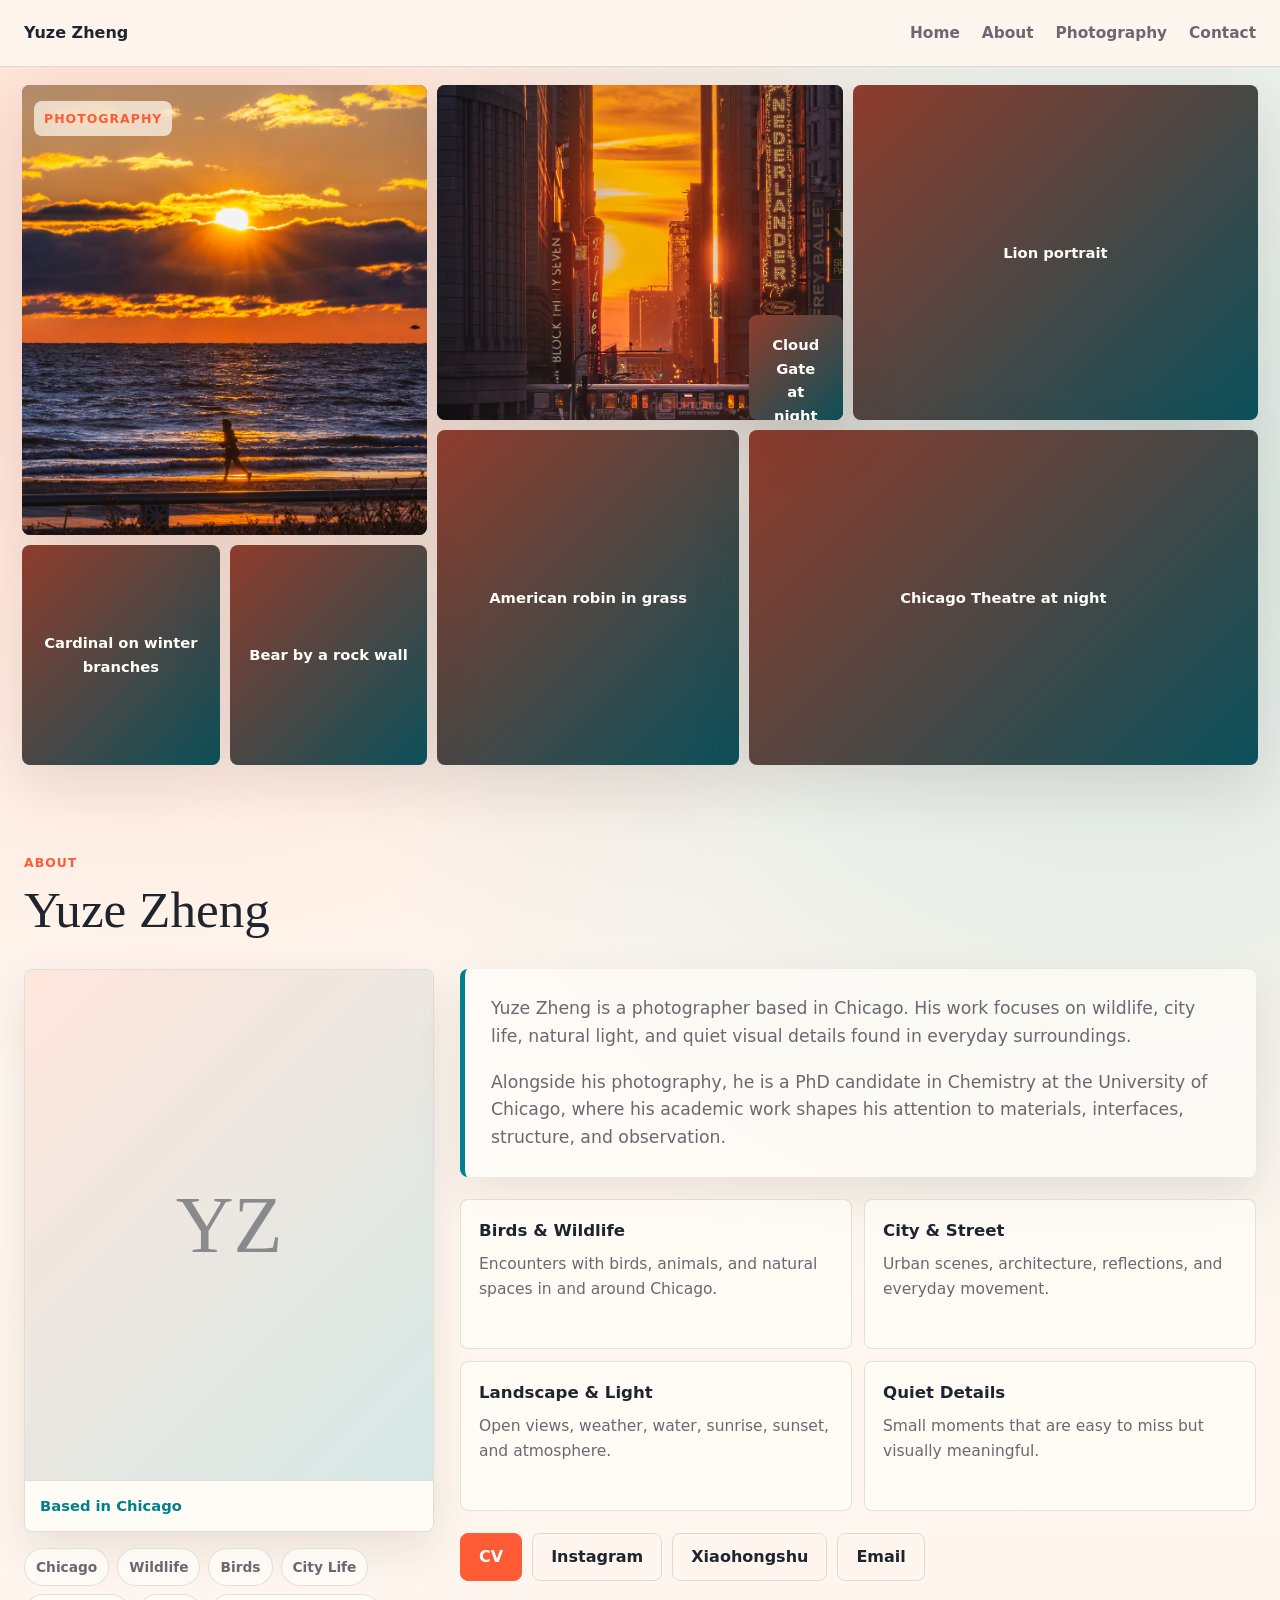
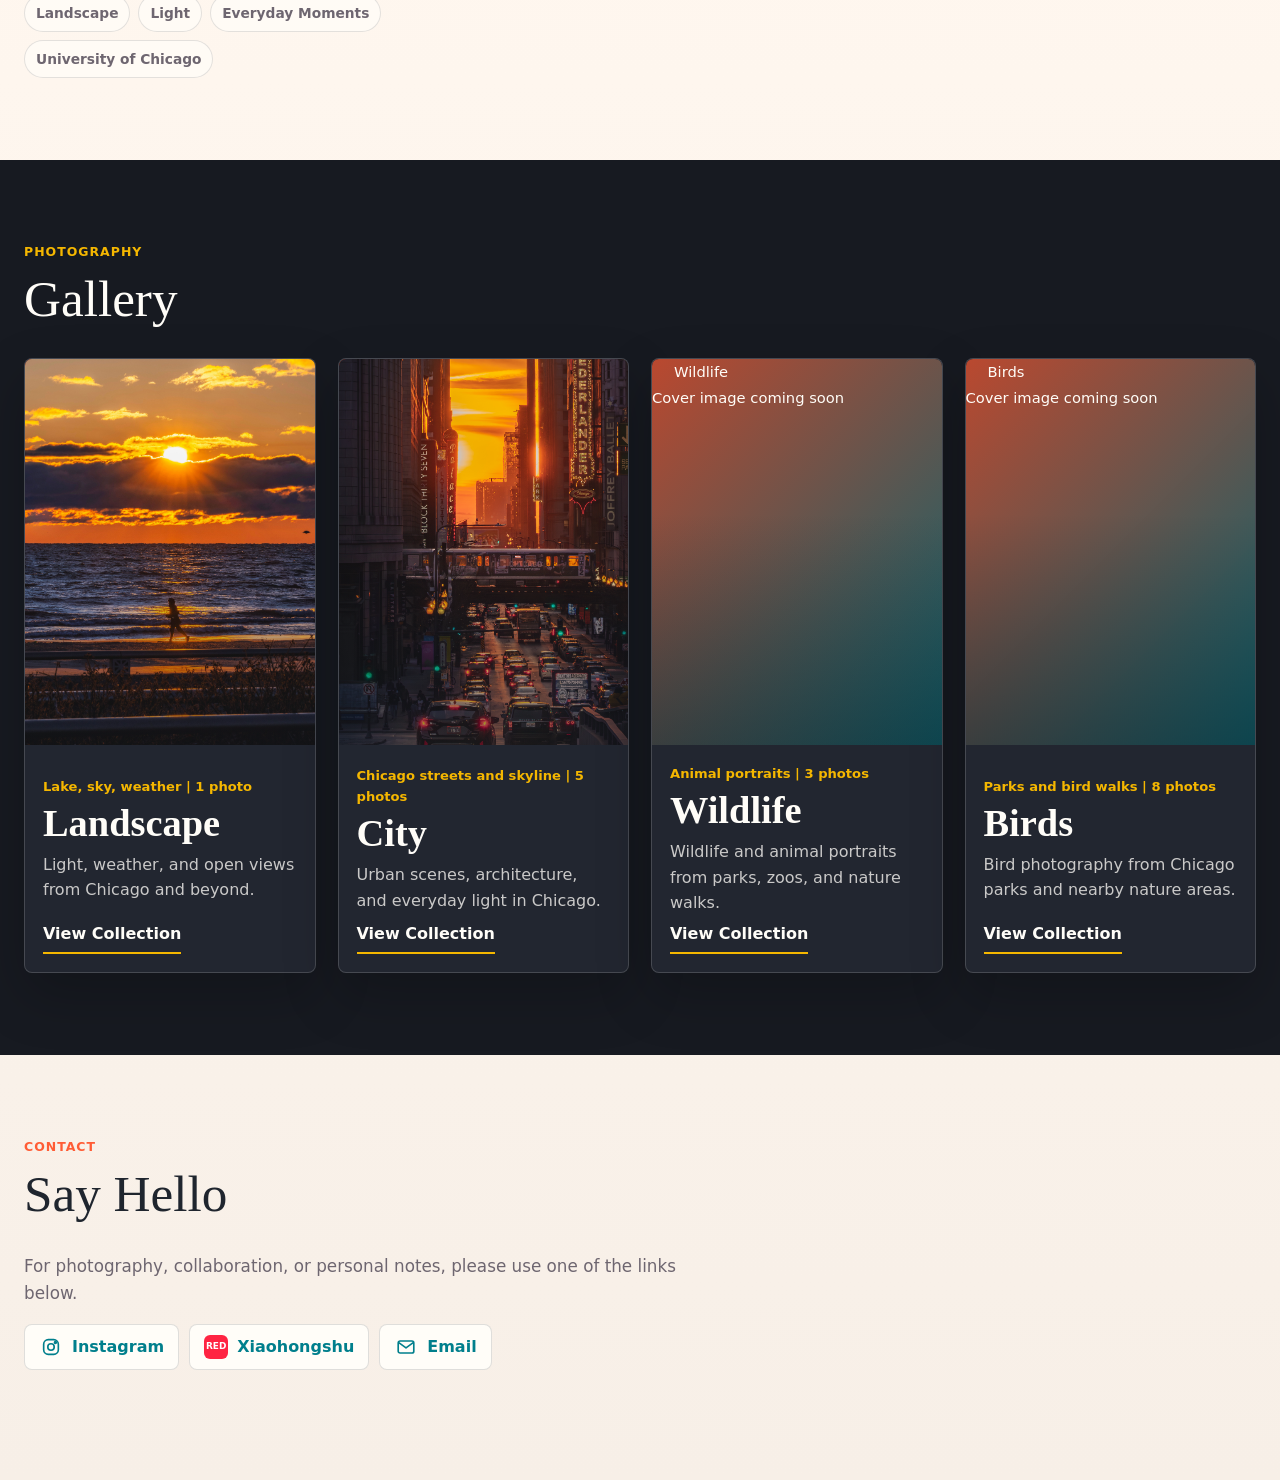
==== commit 44e07e2f: "Revise personal introduction section" ====
--- a/index.html
+++ b/index.html
@@ -5,7 +5,7 @@
     <meta name="viewport" content="width=device-width, initial-scale=1">
     <meta name="description" content="Photography and personal website for Yuze Zheng.">
     <title>Yuze Zheng Photography</title>
-    <link rel="stylesheet" href="style.css?v=20260528-collage-compact">
+    <link rel="stylesheet" href="style.css?v=20260528-about-intro">
   </head>
   <body>
     <!-- After setup, index.html should rarely need to be edited.
@@ -42,9 +42,9 @@
       <section id="about" class="section about-section">
         <div class="section-heading">
           <p class="eyebrow">About</p>
-          <h2>A Short Introduction</h2>
+          <h2>Yuze Zheng</h2>
         </div>
-        <div class="prose intro-card" id="biography"></div>
+        <div class="about-layout" id="about-profile"></div>
       </section>
 
       <section id="photography" class="section gallery-section">
@@ -69,6 +69,6 @@
       </section>
     </main>
 
-    <script src="script.js?v=20260528-collage"></script>
+    <script src="script.js?v=20260528-about-intro"></script>
   </body>
 </html>
--- a/style.css
+++ b/style.css
@@ -331,13 +331,120 @@
   padding-top: 54px;
 }
 
-.intro-card {
-  max-width: 820px;
+.about-layout {
+  display: grid;
+  grid-template-columns: minmax(240px, 0.34fr) minmax(0, 0.66fr);
+  gap: 26px;
+  align-items: start;
+}
+
+.portrait-panel {
+  display: grid;
+  gap: 16px;
+}
+
+.portrait-card {
+  margin: 0;
+  overflow: hidden;
+  border: 1px solid var(--line);
+  border-radius: var(--radius);
+  background: rgba(255, 253, 248, 0.82);
+  box-shadow: 0 18px 46px rgba(55, 35, 25, 0.11);
+}
+
+.portrait-frame {
+  display: grid;
+  place-items: center;
+  aspect-ratio: 4 / 5;
+  overflow: hidden;
+  background:
+    linear-gradient(135deg, rgba(255, 92, 53, 0.14), rgba(0, 127, 140, 0.16)),
+    #fffdf8;
+}
+
+.portrait-frame img {
+  width: 100%;
+  height: 100%;
+  object-fit: cover;
+}
+
+.portrait-placeholder {
+  display: grid;
+  place-items: center;
+  width: 100%;
+  height: 100%;
+  color: rgba(31, 37, 46, 0.48);
+  font-family: Georgia, "Times New Roman", serif;
+  font-size: clamp(3rem, 9vw, 5rem);
+}
+
+.portrait-card figcaption {
+  margin: 0;
+  border-top: 1px solid var(--line);
+  color: var(--accent-two);
+  font-size: 0.92rem;
+  font-weight: 800;
+  padding: 13px 15px;
+}
+
+.quick-facts {
+  display: flex;
+  flex-wrap: wrap;
+  gap: 8px;
+}
+
+.quick-facts span {
+  border: 1px solid rgba(31, 37, 46, 0.12);
+  border-radius: 999px;
+  background: rgba(255, 253, 248, 0.72);
+  color: var(--muted);
+  font-size: 0.86rem;
+  font-weight: 750;
+  padding: 7px 11px;
+}
+
+.intro-content {
+  display: grid;
+  gap: 22px;
+}
+
+.intro-copy {
   border-left: 5px solid var(--accent-two);
   border-radius: var(--radius);
   background: rgba(255, 253, 248, 0.74);
-  box-shadow: var(--shadow);
-  padding: 28px;
+  box-shadow: 0 18px 46px rgba(55, 35, 25, 0.1);
+  padding: 26px;
+}
+
+.theme-grid {
+  display: grid;
+  grid-template-columns: repeat(2, minmax(0, 1fr));
+  gap: 12px;
+}
+
+.theme-card {
+  min-height: 150px;
+  border: 1px solid rgba(31, 37, 46, 0.12);
+  border-radius: var(--radius);
+  background: rgba(255, 253, 248, 0.66);
+  padding: 18px;
+}
+
+.theme-card h3 {
+  margin-bottom: 7px;
+  color: var(--text);
+}
+
+.theme-card p {
+  margin: 0;
+  color: var(--muted);
+  font-size: 0.97rem;
+}
+
+.intro-actions {
+  display: flex;
+  flex-wrap: wrap;
+  gap: 10px;
 }
 
 .prose {
@@ -888,6 +995,15 @@
 
   .collection-card-grid {
     grid-template-columns: repeat(2, minmax(0, 1fr));
+  }
+
+  .about-layout {
+    grid-template-columns: 1fr;
+  }
+
+  .portrait-panel {
+    grid-template-columns: minmax(220px, 0.45fr) minmax(0, 0.55fr);
+    align-items: start;
   }
 
   .collection-layout {
@@ -991,6 +1107,21 @@
     grid-template-columns: 1fr;
   }
 
+  .portrait-panel,
+  .theme-grid {
+    grid-template-columns: 1fr;
+  }
+
+  .intro-copy,
+  .theme-card {
+    padding: 20px;
+  }
+
+  .intro-actions,
+  .intro-actions .button {
+    width: 100%;
+  }
+
   .collection-card {
     min-height: 380px;
   }
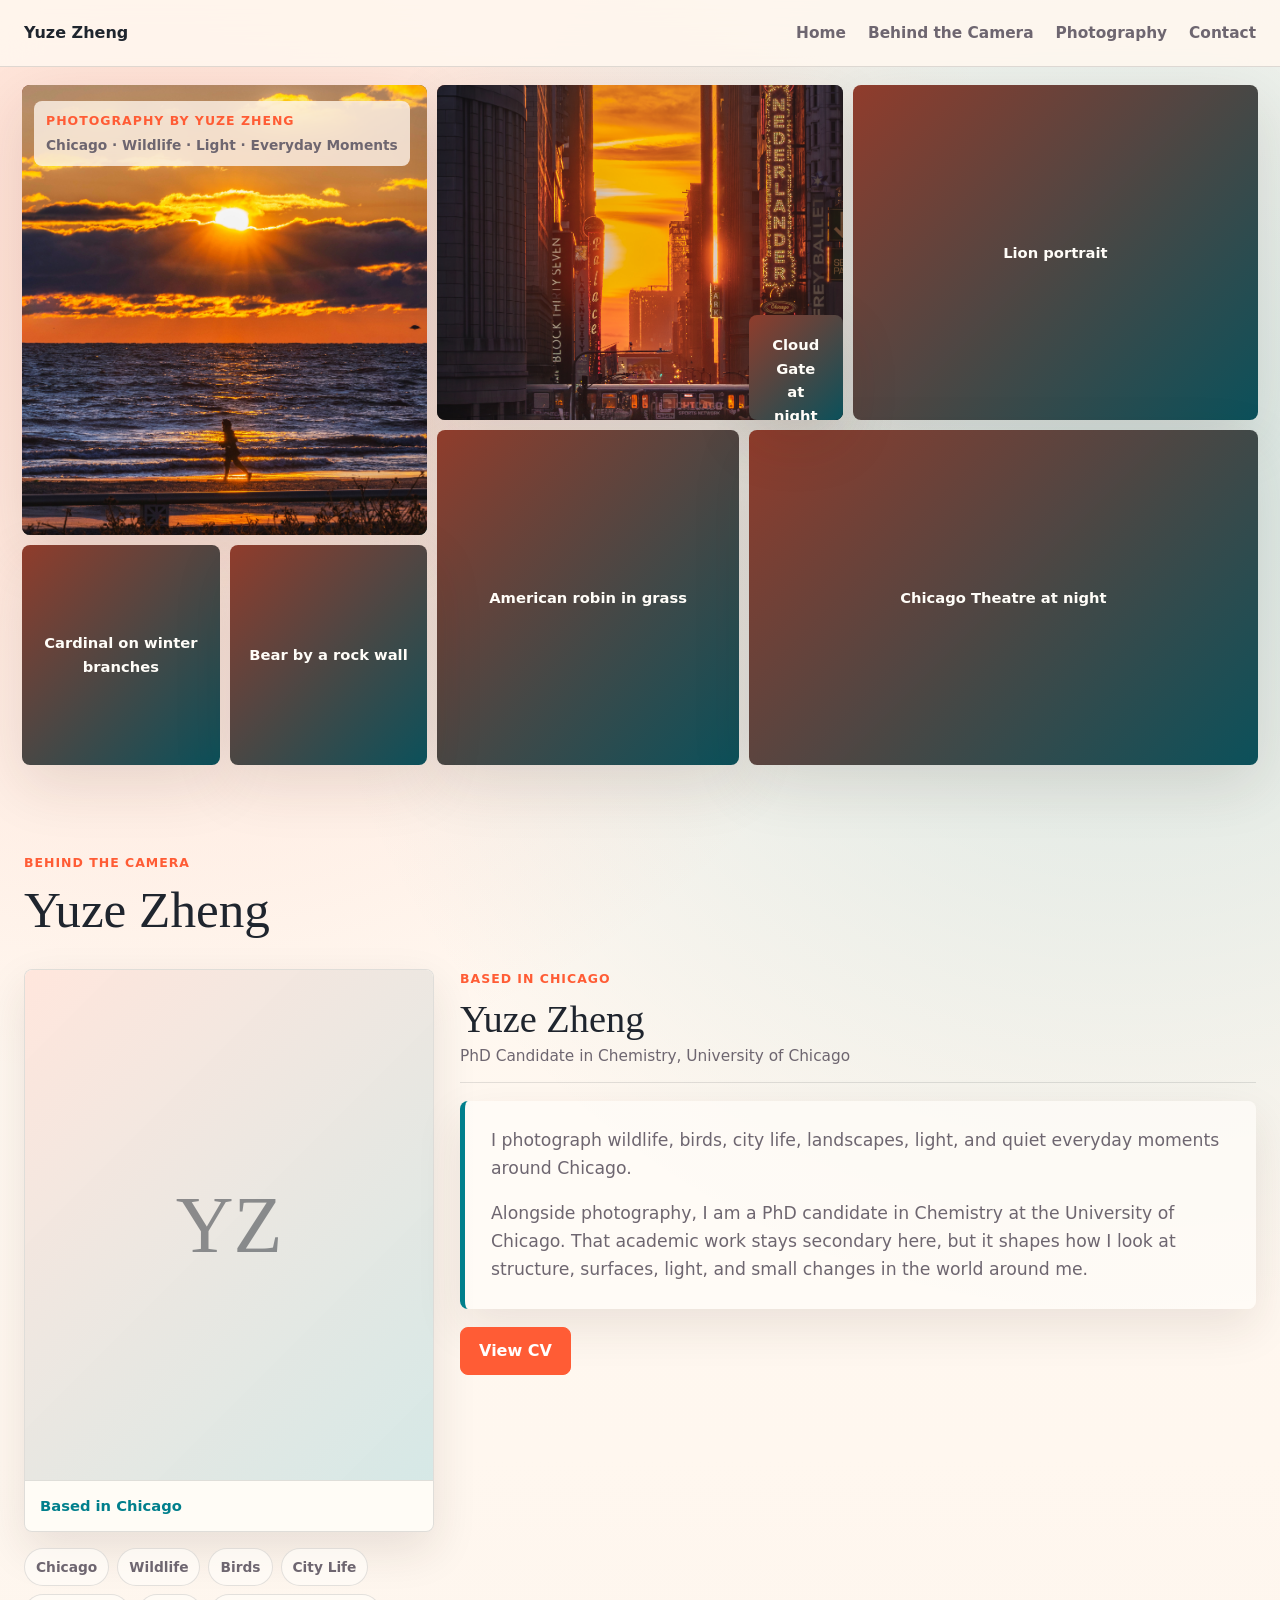
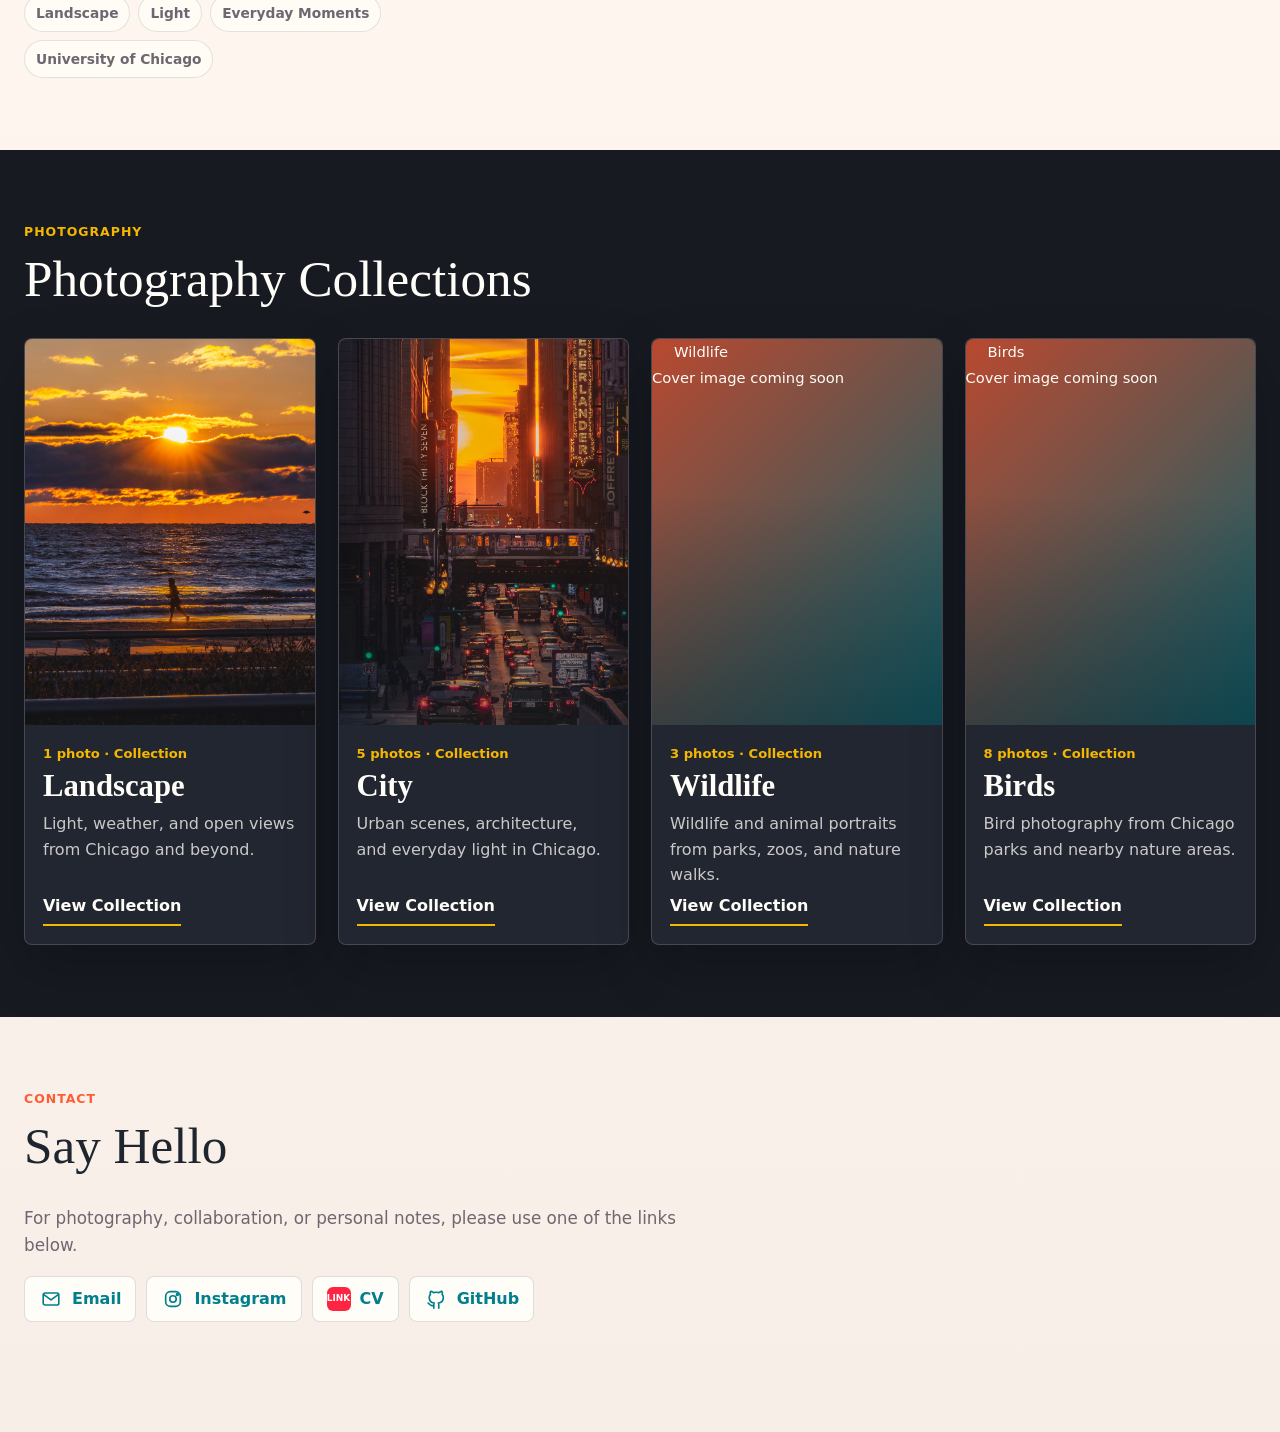
==== commit 630b70dd: "Refine homepage layout" ====
--- a/index.html
+++ b/index.html
@@ -5,7 +5,7 @@
     <meta name="viewport" content="width=device-width, initial-scale=1">
     <meta name="description" content="Photography and personal website for Yuze Zheng.">
     <title>Yuze Zheng Photography</title>
-    <link rel="stylesheet" href="style.css?v=20260528-about-intro">
+    <link rel="stylesheet" href="style.css?v=20260528-layout-refine">
   </head>
   <body>
     <!-- After setup, index.html should rarely need to be edited.
@@ -24,7 +24,7 @@
         </button>
         <div class="nav-links">
           <a href="#home">Home</a>
-          <a href="#about">About</a>
+          <a href="#about">Behind the Camera</a>
           <a href="#photography">Photography</a>
           <a href="#contact">Contact</a>
         </div>
@@ -34,14 +34,15 @@
     <main>
       <section id="home" class="hero collage-hero">
         <div class="collage-label">
-          <p class="eyebrow">Photography</p>
+          <p class="eyebrow">Photography by Yuze Zheng</p>
+          <p>Chicago · Wildlife · Light · Everyday Moments</p>
         </div>
         <div class="photo-collage" id="photo-collage" aria-label="Featured photography collage"></div>
       </section>
 
       <section id="about" class="section about-section">
         <div class="section-heading">
-          <p class="eyebrow">About</p>
+          <p class="eyebrow">Behind the Camera</p>
           <h2>Yuze Zheng</h2>
         </div>
         <div class="about-layout" id="about-profile"></div>
@@ -51,7 +52,7 @@
         <div class="section-heading split">
           <div>
             <p class="eyebrow">Photography</p>
-            <h2>Gallery</h2>
+            <h2>Photography Collections</h2>
           </div>
         </div>
         <div class="collection-card-grid" id="gallery" aria-live="polite"></div>
@@ -69,6 +70,6 @@
       </section>
     </main>
 
-    <script src="script.js?v=20260528-about-intro"></script>
+    <script src="script.js?v=20260528-layout-refine"></script>
   </body>
 </html>
--- a/style.css
+++ b/style.css
@@ -104,7 +104,7 @@
 .section {
   max-width: var(--max-width);
   margin: 0 auto;
-  padding: 82px 24px;
+  padding: 72px 24px;
   scroll-margin-top: 82px;
 }
 
@@ -223,13 +223,20 @@
   left: 34px;
   z-index: 2;
   border-radius: var(--radius);
-  background: rgba(255, 247, 239, 0.72);
-  padding: 8px 10px 7px;
+  background: rgba(255, 247, 239, 0.78);
+  color: var(--muted);
+  padding: 10px 12px;
   backdrop-filter: blur(14px);
 }
 
 .collage-label .eyebrow {
+  margin: 0 0 3px;
+}
+
+.collage-label p:not(.eyebrow) {
   margin: 0;
+  font-size: 0.86rem;
+  font-weight: 700;
 }
 
 .photo-collage {
@@ -405,7 +412,26 @@
 
 .intro-content {
   display: grid;
-  gap: 22px;
+  gap: 18px;
+}
+
+.intro-kicker {
+  border-bottom: 1px solid rgba(31, 37, 46, 0.12);
+  padding-bottom: 14px;
+}
+
+.intro-kicker h3 {
+  margin: 0 0 4px;
+  font-family: Georgia, "Times New Roman", serif;
+  font-size: clamp(1.8rem, 3vw, 2.5rem);
+  font-weight: 520;
+  line-height: 1.05;
+}
+
+.intro-kicker p:last-child {
+  margin: 0;
+  color: var(--muted);
+  font-size: 0.96rem;
 }
 
 .intro-copy {
@@ -414,31 +440,6 @@
   background: rgba(255, 253, 248, 0.74);
   box-shadow: 0 18px 46px rgba(55, 35, 25, 0.1);
   padding: 26px;
-}
-
-.theme-grid {
-  display: grid;
-  grid-template-columns: repeat(2, minmax(0, 1fr));
-  gap: 12px;
-}
-
-.theme-card {
-  min-height: 150px;
-  border: 1px solid rgba(31, 37, 46, 0.12);
-  border-radius: var(--radius);
-  background: rgba(255, 253, 248, 0.66);
-  padding: 18px;
-}
-
-.theme-card h3 {
-  margin-bottom: 7px;
-  color: var(--text);
-}
-
-.theme-card p {
-  margin: 0;
-  color: var(--muted);
-  font-size: 0.97rem;
 }
 
 .intro-actions {
@@ -516,8 +517,9 @@
 
 .collection-card {
   display: grid;
+  grid-template-rows: auto 1fr;
   overflow: hidden;
-  min-height: 440px;
+  min-height: 420px;
   border: 1px solid rgba(255, 255, 255, 0.16);
   border-radius: var(--radius);
   background: #222630;
@@ -566,7 +568,7 @@
 .collection-card-body h3 {
   margin-bottom: 8px;
   font-family: Georgia, "Times New Roman", serif;
-  font-size: clamp(1.7rem, 3vw, 2.4rem);
+  font-size: clamp(1.55rem, 2.4vw, 2.1rem);
   line-height: 1.04;
 }
 
@@ -1107,13 +1109,11 @@
     grid-template-columns: 1fr;
   }
 
-  .portrait-panel,
-  .theme-grid {
+  .portrait-panel {
     grid-template-columns: 1fr;
   }
 
-  .intro-copy,
-  .theme-card {
+  .intro-copy {
     padding: 20px;
   }
 
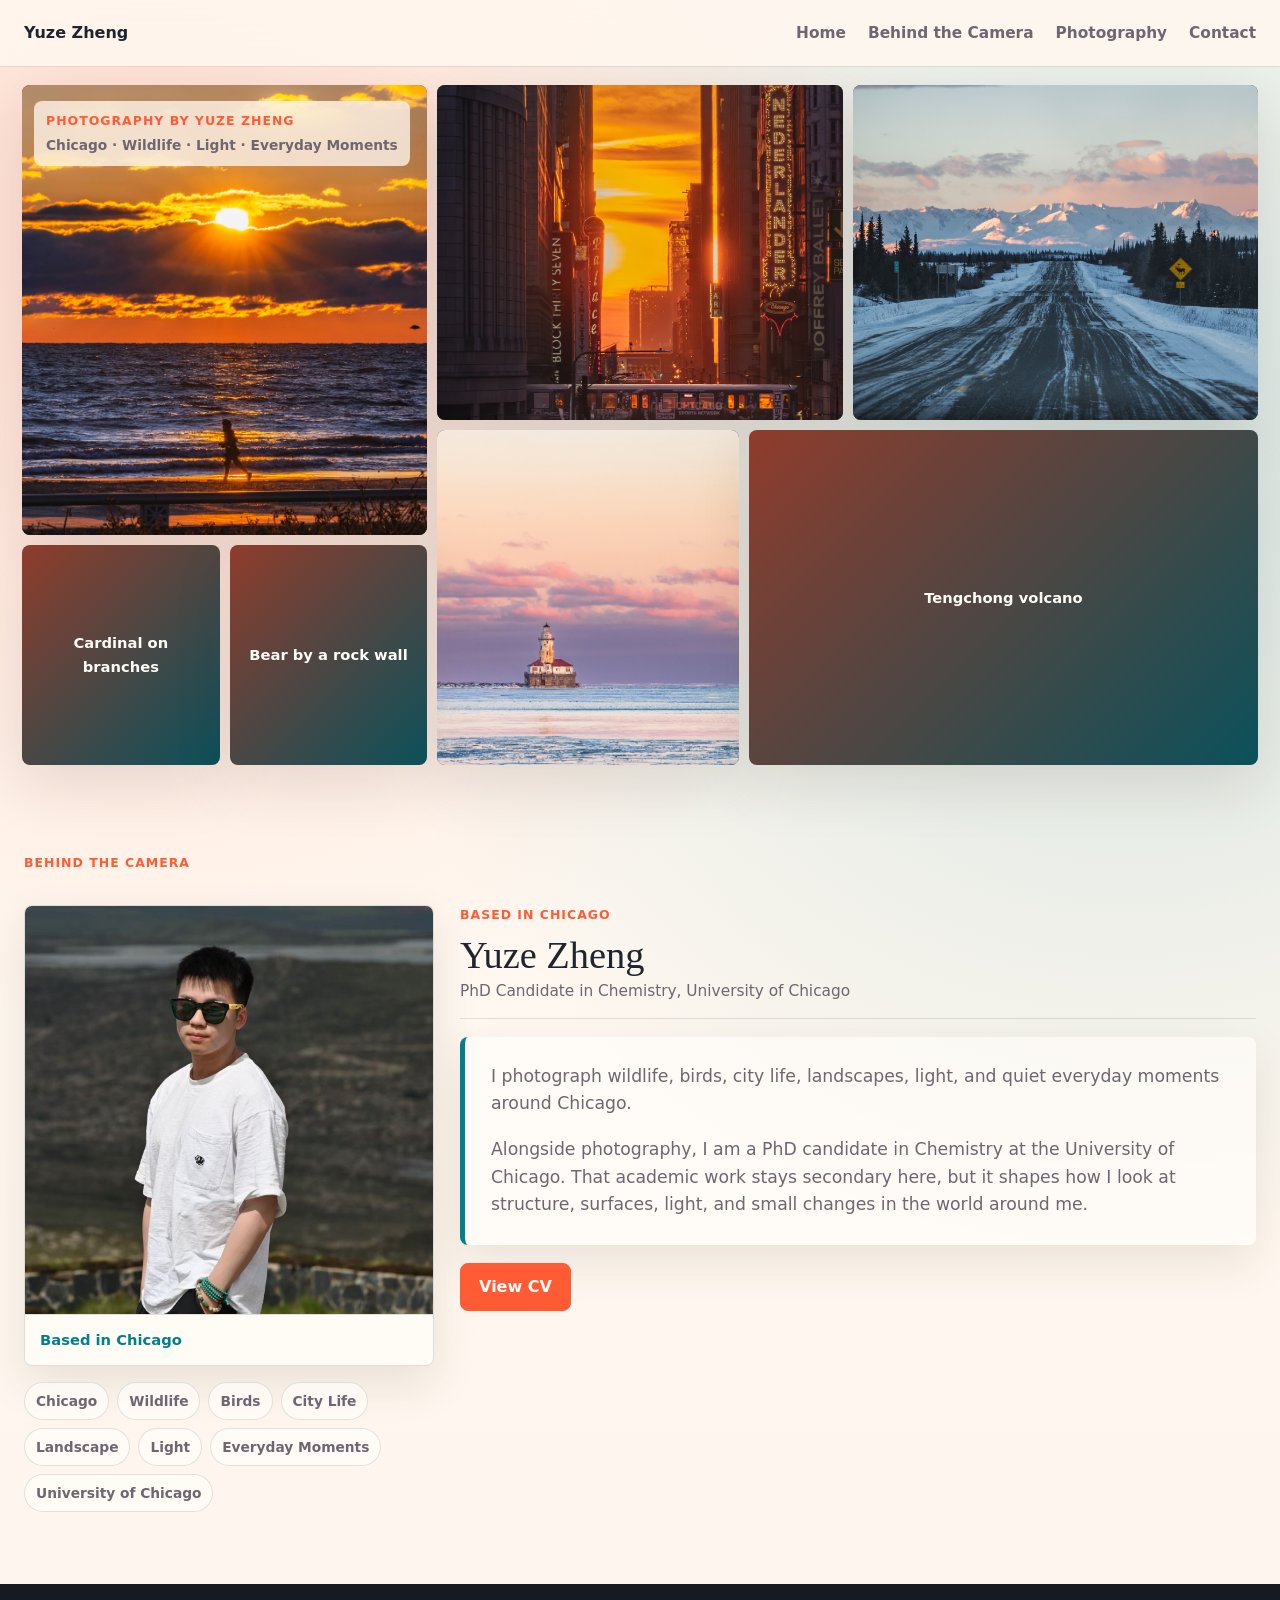
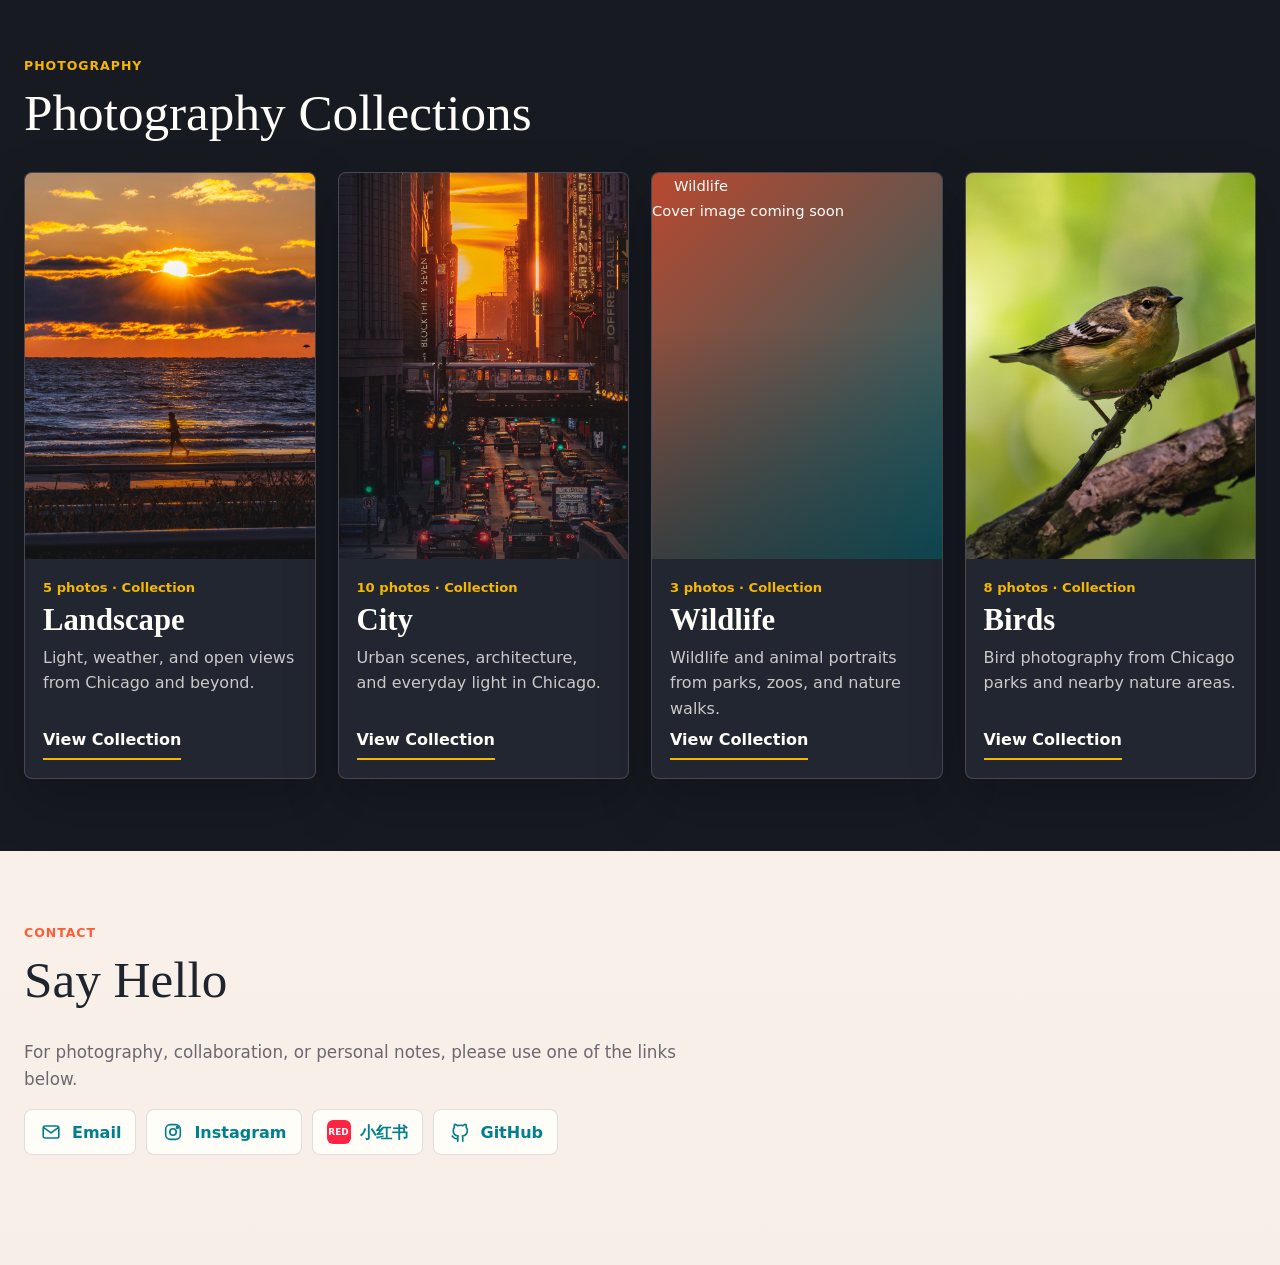
==== commit 9f9c40b5: "Remove duplicate about heading" ====
--- a/index.html
+++ b/index.html
@@ -43,7 +43,6 @@
       <section id="about" class="section about-section">
         <div class="section-heading">
           <p class="eyebrow">Behind the Camera</p>
-          <h2>Yuze Zheng</h2>
         </div>
         <div class="about-layout" id="about-profile"></div>
       </section>
--- a/style.css
+++ b/style.css
@@ -362,7 +362,7 @@
 .portrait-frame {
   display: grid;
   place-items: center;
-  aspect-ratio: 4 / 5;
+  aspect-ratio: 1 / 1;
   overflow: hidden;
   background:
     linear-gradient(135deg, rgba(255, 92, 53, 0.14), rgba(0, 127, 140, 0.16)),
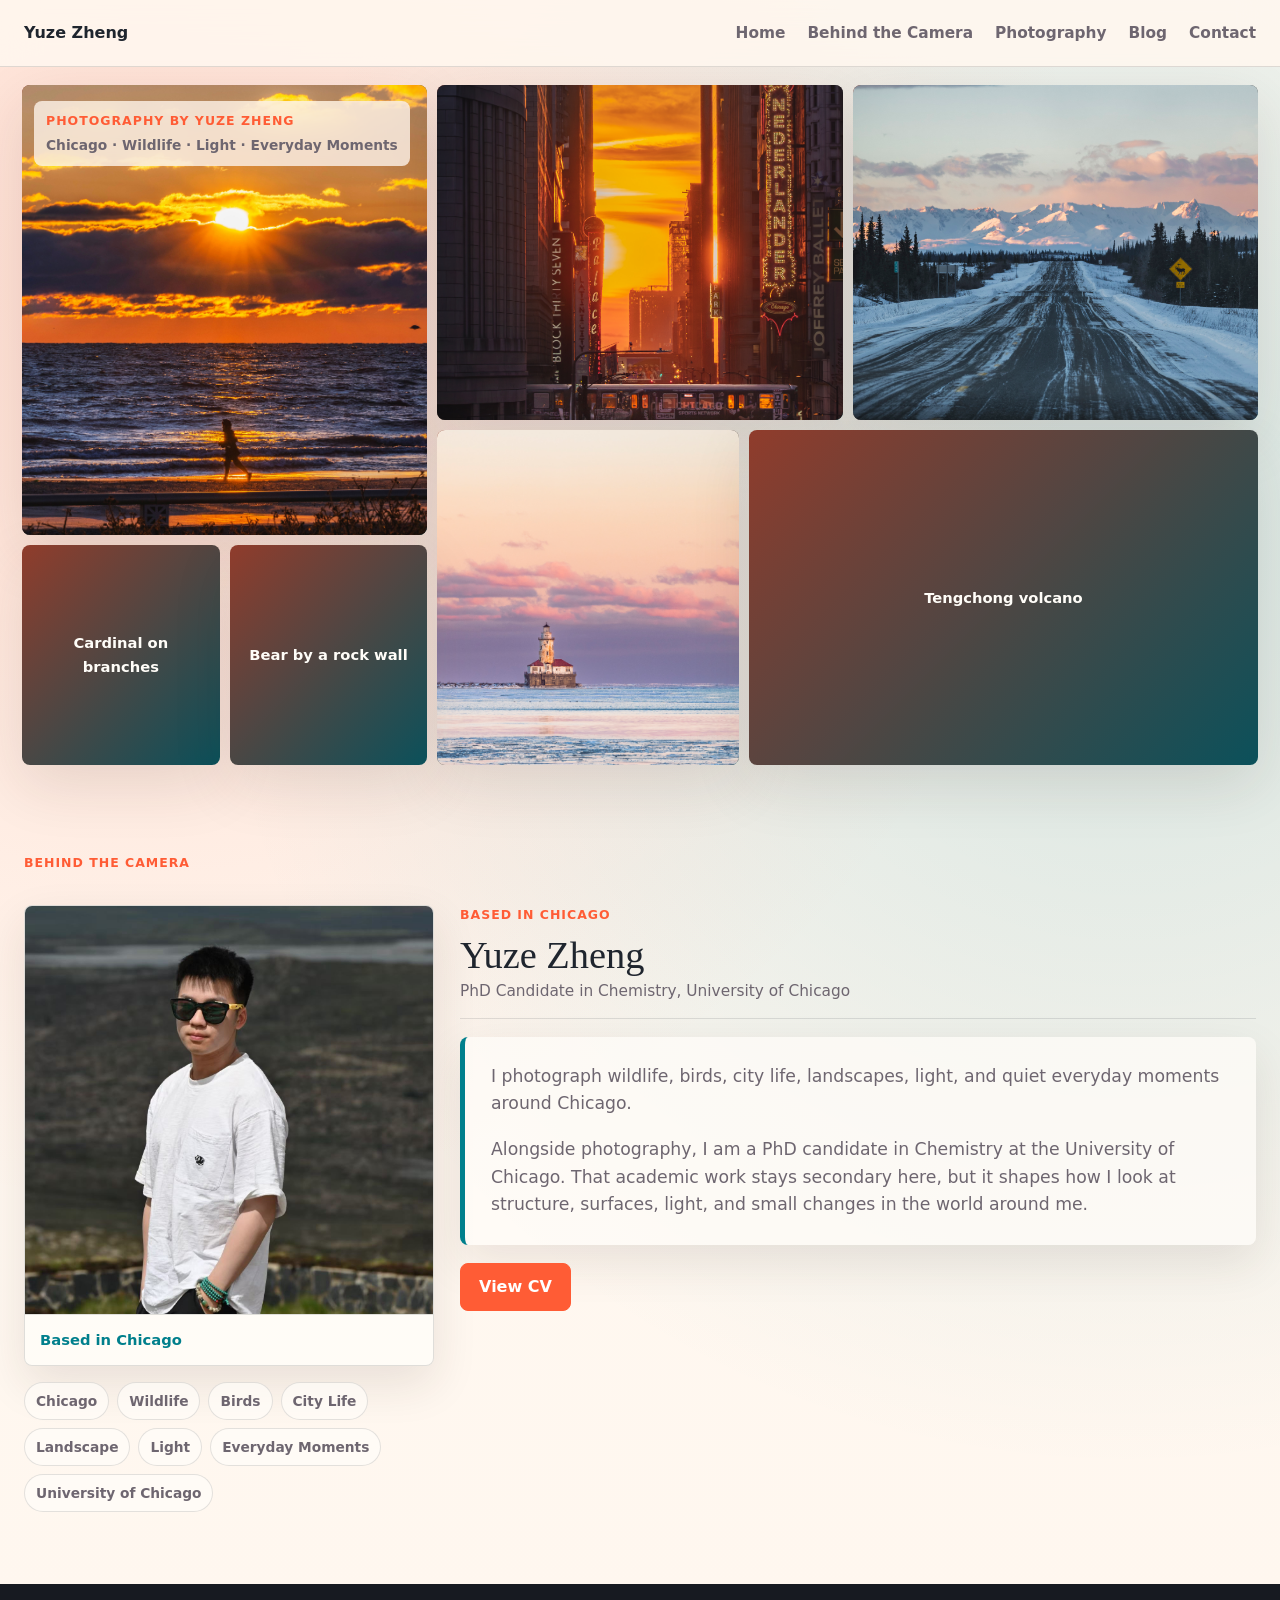
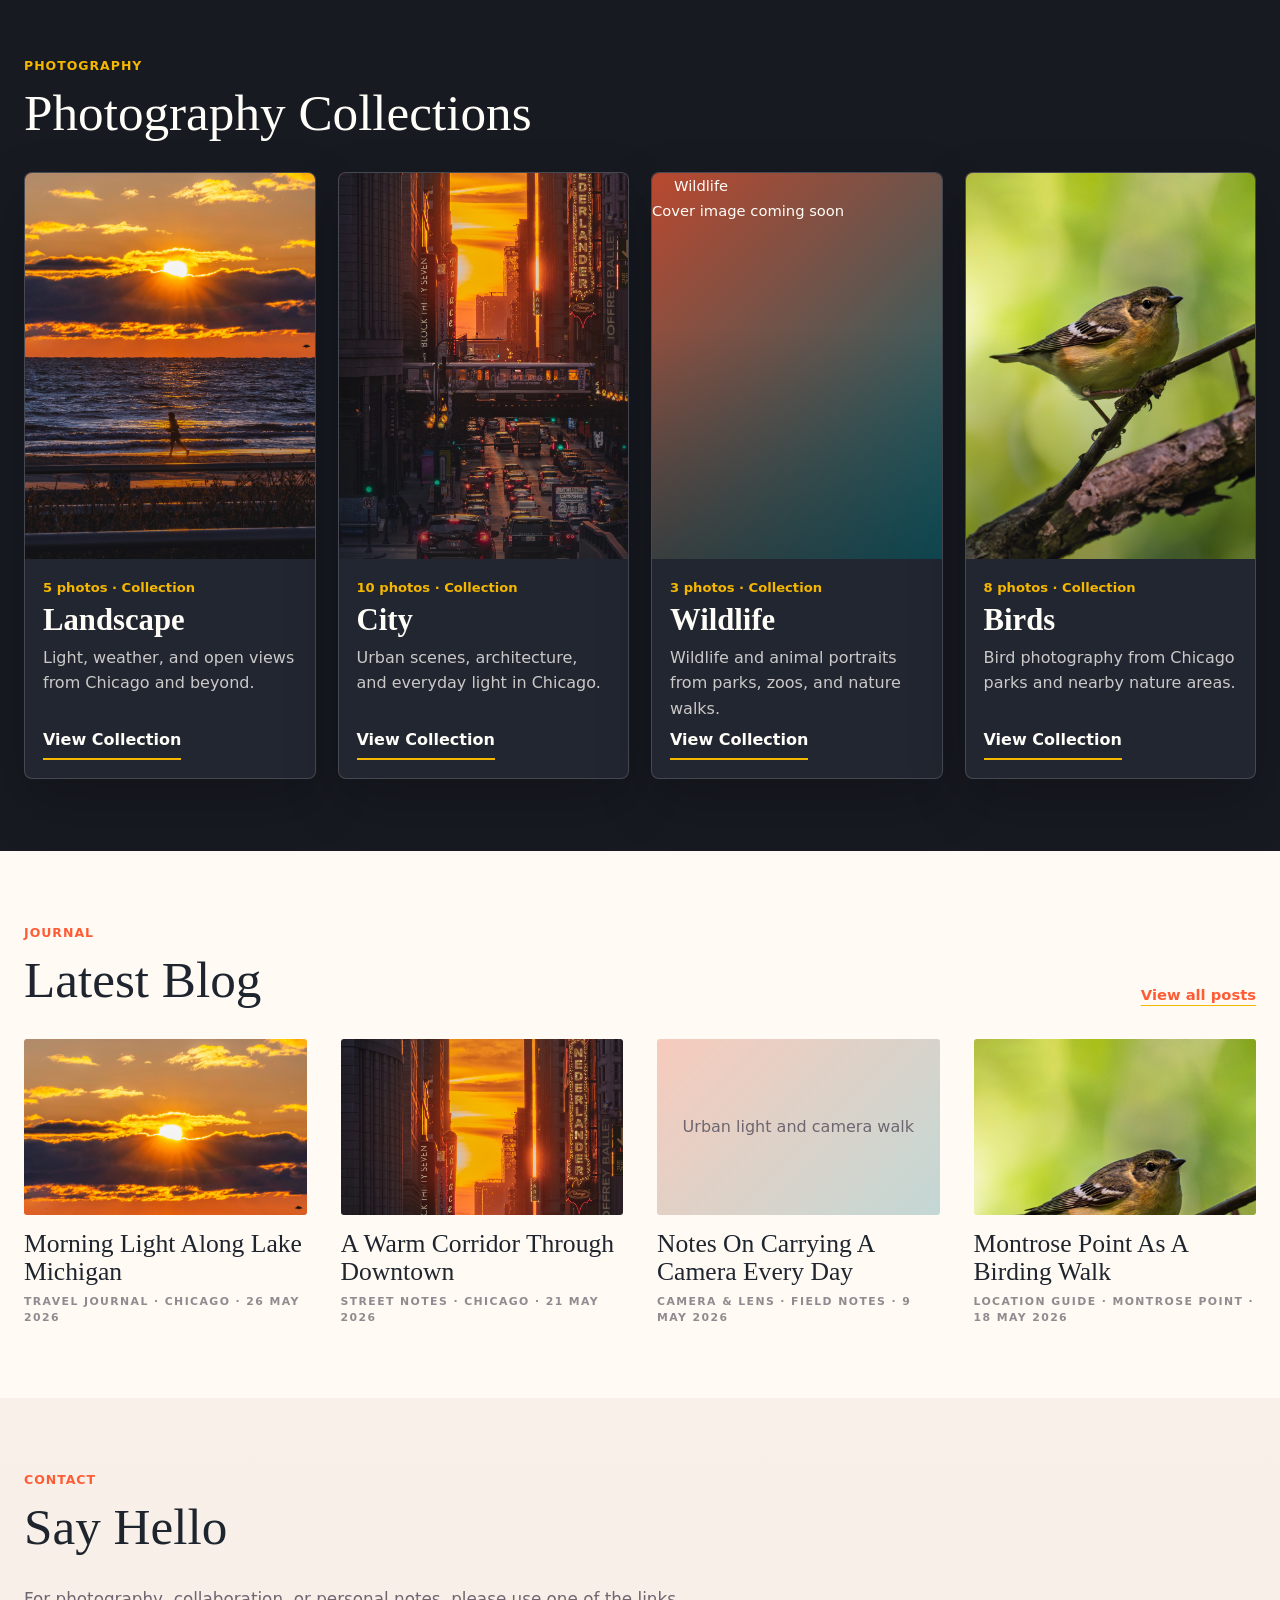
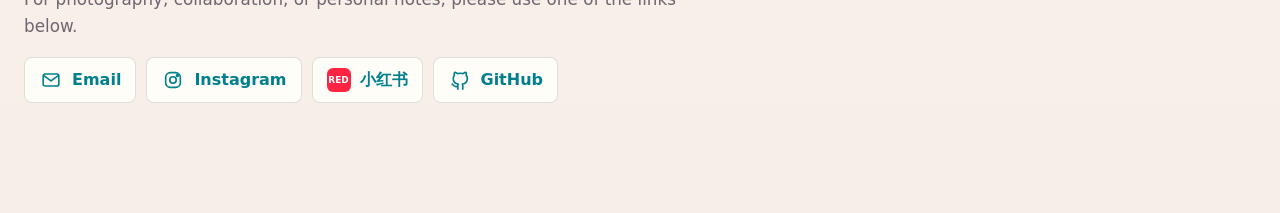
==== commit f568ce2c: "Add photography blog section" ====
--- a/index.html
+++ b/index.html
@@ -26,6 +26,7 @@
           <a href="#home">Home</a>
           <a href="#about">Behind the Camera</a>
           <a href="#photography">Photography</a>
+          <a href="blog/">Blog</a>
           <a href="#contact">Contact</a>
         </div>
       </nav>
@@ -57,6 +58,17 @@
         <div class="collection-card-grid" id="gallery" aria-live="polite"></div>
       </section>
 
+      <section id="blog" class="section latest-blog-section">
+        <div class="section-heading split">
+          <div>
+            <p class="eyebrow">Journal</p>
+            <h2>Latest Blog</h2>
+          </div>
+          <a class="text-link" href="blog/">View all posts</a>
+        </div>
+        <div class="blog-preview-grid latest-blog-grid" id="latest-blog" aria-live="polite"></div>
+      </section>
+
       <section id="contact" class="section contact-section">
         <div class="section-heading">
           <p class="eyebrow">Contact</p>
--- a/style.css
+++ b/style.css
@@ -588,6 +588,214 @@
   font-weight: 850;
 }
 
+.latest-blog-section,
+.blog-page {
+  background: #fffaf4;
+}
+
+.text-link {
+  color: var(--accent);
+  font-size: 0.92rem;
+  font-weight: 800;
+  text-decoration-color: var(--accent-three);
+  text-underline-offset: 5px;
+}
+
+.blog-index-header {
+  padding-bottom: 32px;
+}
+
+.blog-index-header h1,
+.blog-post-header h1 {
+  color: var(--text);
+  font-family: Georgia, "Times New Roman", serif;
+  font-weight: 520;
+  letter-spacing: 0;
+}
+
+.blog-intro {
+  max-width: 640px;
+  margin: 20px 0 30px;
+  color: var(--muted);
+  font-size: 1.06rem;
+}
+
+.blog-filter-bar {
+  display: flex;
+  flex-wrap: wrap;
+  gap: 10px;
+}
+
+.blog-filter-button {
+  border: 0;
+  border-bottom: 1px solid transparent;
+  background: transparent;
+  color: var(--muted);
+  cursor: pointer;
+  font: inherit;
+  font-size: 0.74rem;
+  font-weight: 850;
+  letter-spacing: 0.12em;
+  padding: 4px 0;
+  text-transform: uppercase;
+}
+
+.blog-filter-button[aria-pressed="true"],
+.blog-filter-button:hover,
+.blog-filter-button:focus {
+  border-color: var(--accent);
+  color: var(--text);
+}
+
+.blog-list-section {
+  padding-top: 10px;
+}
+
+.blog-preview-grid {
+  display: grid;
+  gap: 46px 34px;
+}
+
+.blog-index-grid {
+  grid-template-columns: repeat(4, minmax(0, 1fr));
+}
+
+.latest-blog-grid {
+  grid-template-columns: repeat(4, minmax(0, 1fr));
+}
+
+.blog-preview {
+  min-width: 0;
+}
+
+.blog-preview-link {
+  display: block;
+  color: inherit;
+  text-decoration: none;
+}
+
+.blog-preview-image {
+  display: grid;
+  place-items: center;
+  aspect-ratio: 16 / 10;
+  margin-bottom: 15px;
+  overflow: hidden;
+  border-radius: 3px;
+  background:
+    linear-gradient(135deg, rgba(255, 92, 53, 0.24), rgba(0, 127, 140, 0.2)),
+    #f4eee7;
+  color: var(--muted);
+}
+
+.blog-preview-image img {
+  width: 100%;
+  height: 100%;
+  object-fit: cover;
+  transition: opacity 160ms ease;
+}
+
+.blog-preview-link:hover img,
+.blog-preview-link:focus img {
+  opacity: 0.82;
+}
+
+.blog-preview h2,
+.blog-preview h3 {
+  display: -webkit-box;
+  overflow: hidden;
+  margin: 0 0 8px;
+  color: var(--text);
+  font-family: Georgia, "Times New Roman", serif;
+  font-size: clamp(1.28rem, 2vw, 1.72rem);
+  font-weight: 520;
+  line-height: 1.08;
+  -webkit-box-orient: vertical;
+  -webkit-line-clamp: 2;
+}
+
+.blog-preview-link:hover h2,
+.blog-preview-link:focus h2,
+.blog-preview-link:hover h3,
+.blog-preview-link:focus h3 {
+  text-decoration: underline;
+  text-decoration-thickness: 1px;
+  text-underline-offset: 5px;
+}
+
+.blog-meta {
+  margin: 0;
+  color: rgba(110, 102, 112, 0.76);
+  font-size: 0.68rem;
+  font-weight: 850;
+  letter-spacing: 0.13em;
+  line-height: 1.5;
+  text-transform: uppercase;
+}
+
+.blog-post {
+  max-width: var(--max-width);
+  margin: 0 auto;
+  padding: 56px 24px 96px;
+}
+
+.blog-post-header {
+  max-width: 820px;
+  margin: 0 auto 34px;
+}
+
+.blog-post-header h1 {
+  max-width: 820px;
+  margin-top: 12px;
+  font-size: clamp(2.7rem, 6vw, 5.4rem);
+}
+
+.blog-hero-image,
+.blog-wide-image {
+  margin: 0 auto 34px;
+}
+
+.blog-hero-image {
+  max-width: 1120px;
+}
+
+.blog-wide-image {
+  max-width: 980px;
+}
+
+.blog-hero-image img,
+.blog-wide-image img {
+  width: 100%;
+  max-height: 72vh;
+  border-radius: 3px;
+  object-fit: cover;
+}
+
+.blog-hero-image img {
+  aspect-ratio: 16 / 9;
+}
+
+.blog-wide-image img {
+  aspect-ratio: 4 / 3;
+}
+
+.blog-hero-image figcaption,
+.blog-wide-image figcaption {
+  margin-top: 9px;
+  color: rgba(110, 102, 112, 0.78);
+  font-size: 0.82rem;
+}
+
+.blog-post-body {
+  max-width: 700px;
+  margin: 0 auto 38px;
+  color: var(--muted);
+  font-size: 1.08rem;
+}
+
+.blog-post-body p {
+  margin: 0 0 20px;
+}
+
 .photo-card {
   overflow: hidden;
   border: 1px solid rgba(255, 255, 255, 0.16);
@@ -999,6 +1207,11 @@
     grid-template-columns: repeat(2, minmax(0, 1fr));
   }
 
+  .blog-index-grid,
+  .latest-blog-grid {
+    grid-template-columns: repeat(2, minmax(0, 1fr));
+  }
+
   .about-layout {
     grid-template-columns: 1fr;
   }
@@ -1109,6 +1322,23 @@
     grid-template-columns: 1fr;
   }
 
+  .blog-index-grid,
+  .latest-blog-grid {
+    grid-template-columns: 1fr;
+  }
+
+  .blog-preview-grid {
+    gap: 38px;
+  }
+
+  .blog-post {
+    padding: 42px 18px 72px;
+  }
+
+  .blog-post-header h1 {
+    font-size: clamp(2.4rem, 13vw, 3.9rem);
+  }
+
   .portrait-panel {
     grid-template-columns: 1fr;
   }
